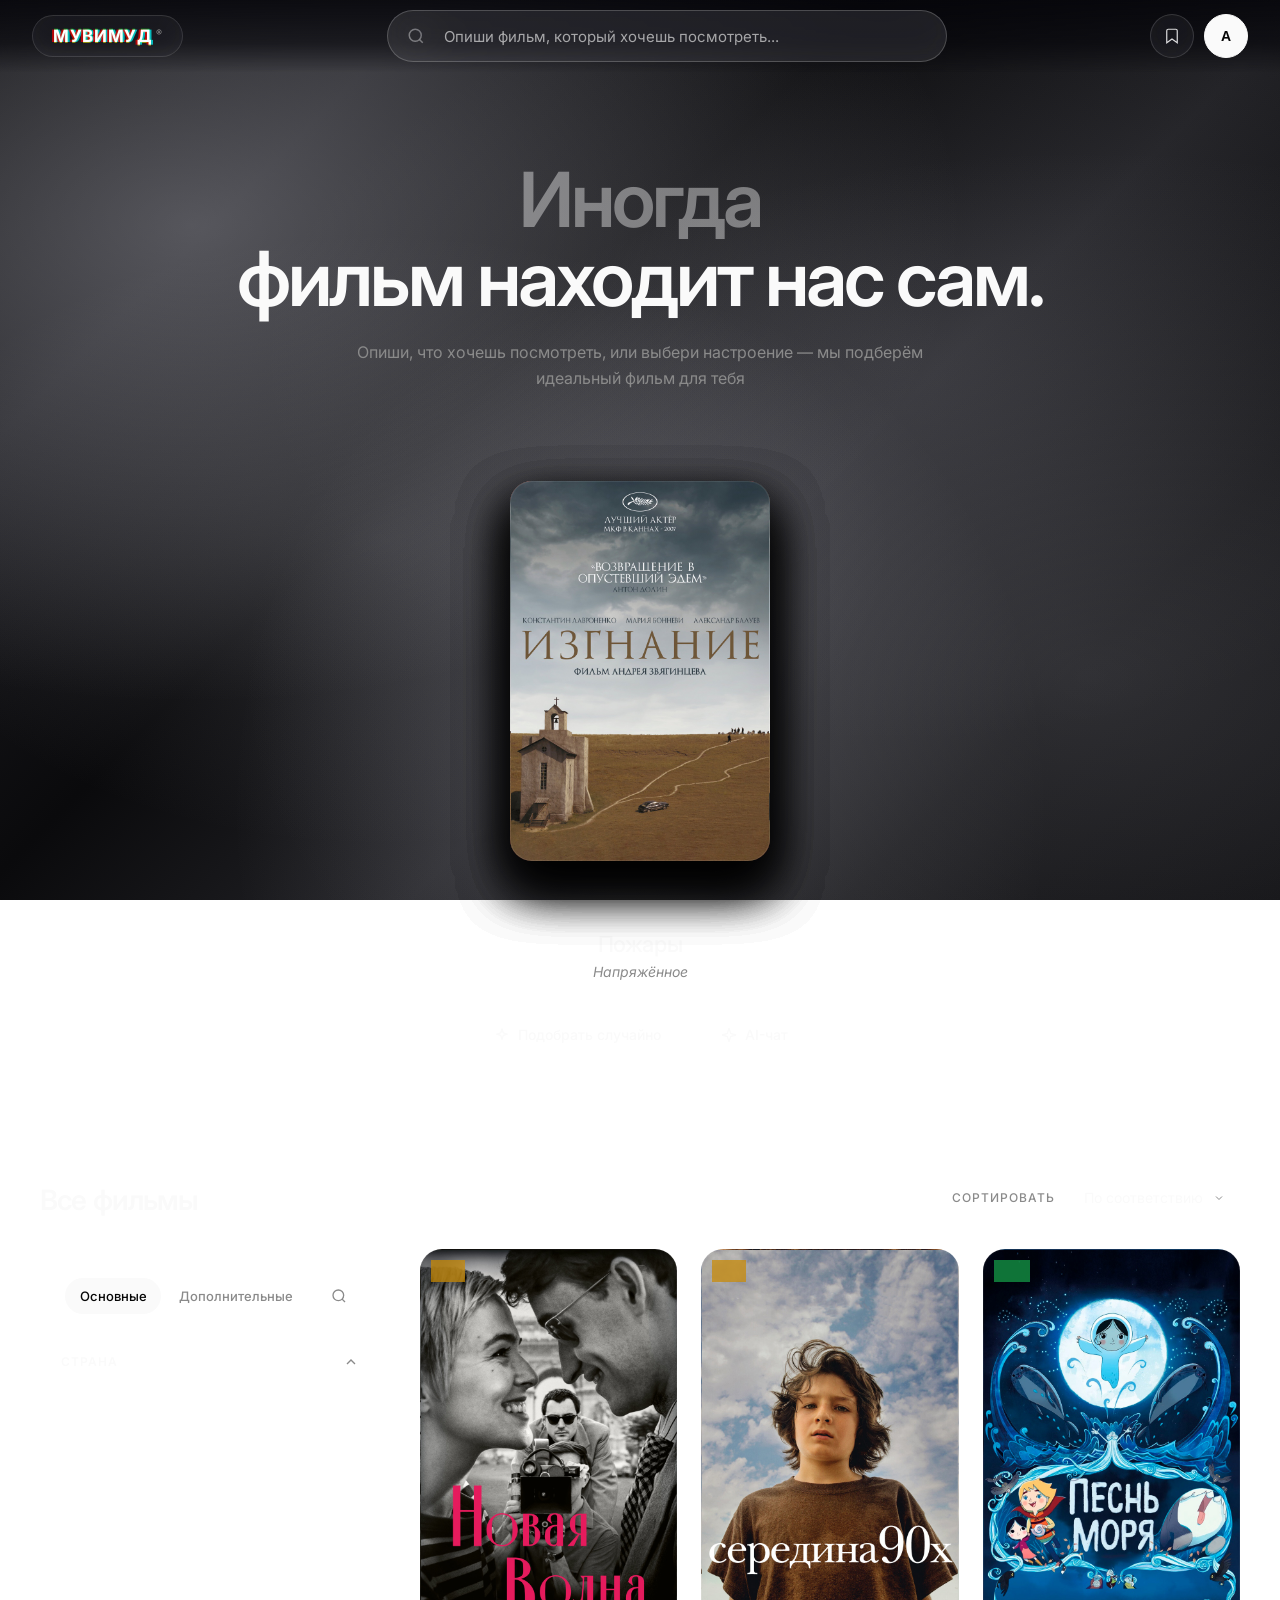
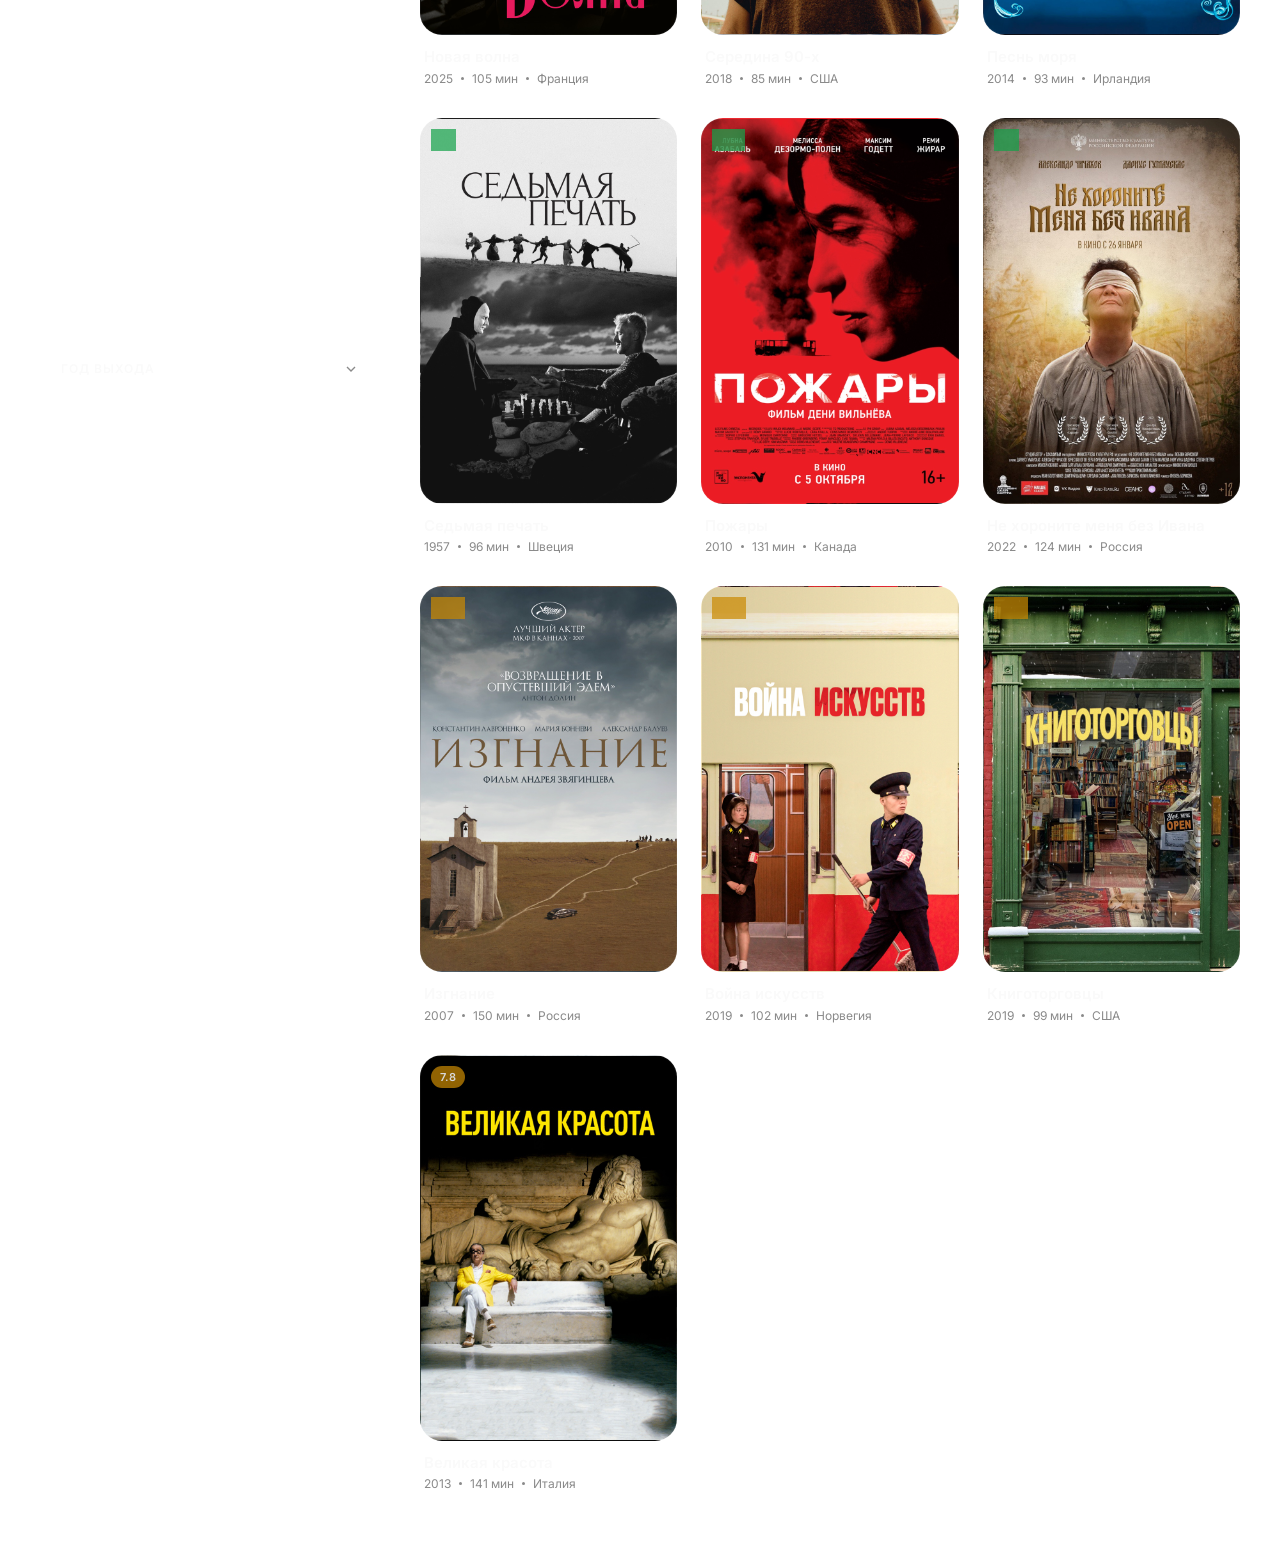
==== Index.html @ 97342f16 "Add files via upload" ====
<!DOCTYPE html>
<html lang="ru">
<head>
<meta charset="UTF-8">
<meta name="viewport" content="width=device-width, initial-scale=1.0">
<title>МувиМуд — Кино на вечер</title>
<link href="https://fonts.googleapis.com/css2?family=Inter:wght@400;500;600;700&display=swap" rel="stylesheet">
<style>
  :root {
    --bg: #08080a;
    --surface: #FAFAFA;
    --surface-dark: #0E0E0F;
    --text-main: #FAFAFA;
    --text-dark: #050505;
    --text-muted: #8A8A8A;
    --border-color: rgba(255,255,255,0.08);
    --border-light: rgba(255,255,255,0.16);
    --accent: #D4A017;
    --purple: #A855F7;
    --radius-sm: 14px;
    --radius-md: 22px;
    --radius-lg: 30px;
    --radius-pill: 100px;
    --font: 'Inter', -apple-system, BlinkMacSystemFont, sans-serif;
  }

  * { margin: 0; padding: 0; box-sizing: border-box; }

  body {
    background: 
      radial-gradient(ellipse at 15% 25%, rgba(200,200,210,0.35) 0%, transparent 50%),
      radial-gradient(ellipse at 85% 75%, rgba(160,160,170,0.25) 0%, transparent 55%),
      radial-gradient(ellipse at 50% 90%, rgba(220,220,230,0.20) 0%, transparent 45%),
      radial-gradient(ellipse at 30% 60%, rgba(180,180,190,0.18) 0%, transparent 40%),
      radial-gradient(ellipse at 70% 40%, rgba(140,140,150,0.15) 0%, transparent 50%),
      linear-gradient(135deg, #050507 0%, #1a1a1e 20%, #0a0a0c 40%, #222226 60%, #0a0a0c 80%, #050507 100%);
    background-attachment: fixed;
    color: var(--text-main);
    font-family: var(--font);
    min-height: 100vh;
    display: flex;
    flex-direction: column;
    overflow-x: hidden;
    -webkit-font-smoothing: antialiased;
  }

  .header {
    position: fixed; top: 0; left: 0; right: 0; height: 72px;
    display: flex; align-items: center; justify-content: space-between;
    padding: 0 32px; z-index: 100;
    background: linear-gradient(to bottom, rgba(5,5,10,0.85) 0%, rgba(5,5,10,0.6) 60%, transparent 100%);
    backdrop-filter: blur(8px);
  }
  .logo-plate {
    display: inline-flex; align-items: center; padding: 10px 20px;
    background: rgba(255,255,255,0.06); border: 1px solid rgba(255,255,255,0.12);
    border-radius: var(--radius-pill);
    backdrop-filter: blur(16px) saturate(140%);
    text-decoration: none; flex-shrink: 0; transition: all 0.3s ease;
  }
  .logo-plate:hover { background: rgba(255,255,255,0.10); transform: scale(1.03); }
  .logo-plate:active { transform: scale(0.97); }
  .logo {
    font-size: 17px; font-weight: 700; color: #fff;
    letter-spacing: 0.04em; text-transform: uppercase;
    display: inline-flex; align-items: flex-start; gap: 3px; white-space: nowrap;
    text-shadow: -2px 0 rgba(255,0,0,0.7), 2px 0 rgba(0,255,255,0.7), 0 -1px rgba(0,255,0,0.5), 0 1px rgba(255,255,0,0.5);
  }
  .logo sup { font-size: 9px; font-weight: 500; color: var(--text-muted); line-height: 1; margin-top: 2px; text-shadow: none; }

  .search-container { position: relative; flex: 1; max-width: 560px; margin: 0 32px; }
  .search-input {
    width: 100%; height: 52px;
    background: rgba(255,255,255,0.10); border: 1px solid rgba(255,255,255,0.20);
    border-radius: var(--radius-pill); padding: 0 24px 0 56px;
    color: var(--text-main); font-size: 15px; font-weight: 400; font-family: var(--font);
    outline: none; backdrop-filter: blur(20px) saturate(140%);
    transition: all 0.3s cubic-bezier(0.16,1,0.3,1);
  }
  .search-input::placeholder { color: rgba(255,255,255,0.6); }
  .search-input:focus { background: rgba(255,255,255,0.14); border-color: rgba(255,255,255,0.35); box-shadow: 0 0 0 4px rgba(255,255,255,0.06); }
  .search-icon {
    position: absolute; left: 20px; top: 50%; transform: translateY(-50%);
    width: 18px; height: 18px; fill: none; stroke: rgba(255,255,255,0.7); stroke-width: 2; pointer-events: none;
  }

  .header-actions { display: flex; align-items: center; gap: 10px; flex-shrink: 0; }
  .glass-plate {
    width: 44px; height: 44px;
    background: rgba(255,255,255,0.06); border: 1px solid rgba(255,255,255,0.14);
    border-radius: 50%; backdrop-filter: blur(16px) saturate(140%);
    color: rgba(255,255,255,0.85); display: flex; align-items: center; justify-content: center;
    cursor: pointer; transition: all 0.25s ease;
  }
  .glass-plate:hover { color: var(--text-main); background: rgba(255,255,255,0.14); border-color: rgba(255,255,255,0.28); }
  .glass-plate svg { width: 18px; height: 18px; fill: none; stroke: currentColor; stroke-width: 1.6; }
  .glass-plate--avatar { background: var(--surface); border-color: var(--surface); color: var(--text-dark); font-size: 14px; font-weight: 700; }
  .glass-plate--avatar:hover { background: #fff; border-color: #fff; transform: scale(1.05); }

  .hero-section { padding: 160px 40px 40px; text-align: center; max-width: 900px; margin: 0 auto; }
  .hero-title { font-size: clamp(40px, 6vw, 76px); font-weight: 600; letter-spacing: -0.04em; line-height: 1.04; margin-bottom: 22px; }
  .hero-title .line-1 { display: block; color: rgba(255,255,255,0.4); }
  .hero-title .line-2 { display: block; color: var(--text-main); }
  .hero-subtitle { font-size: 16px; color: var(--text-muted); font-weight: 400; line-height: 1.6; max-width: 640px; margin: 0 auto; }

  .main-content { flex: 1; display: flex; flex-direction: column; justify-content: center; align-items: center; padding: 20px 20px 60px; }

  .carousel-container { display: flex; flex-direction: column; align-items: center; width: 100%; max-width: 1200px; position: relative; }
  .carousel-stage { position: relative; width: 100%; height: 440px; display: flex; justify-content: center; align-items: center; }
  .movie-card {
    position: absolute; width: 260px; height: 380px;
    border-radius: var(--radius-md); background-color: var(--surface-dark);
    background-size: cover; background-position: center;
    transition: all 0.7s cubic-bezier(0.16, 1, 0.3, 1);
    cursor: pointer; border: 1px solid rgba(255,255,255,0.08);
    overflow: hidden; box-shadow: 0 24px 50px rgba(0,0,0,0.6);
  }
  .movie-card.pos-0 { transform: translateX(0) scale(1.1); z-index: 10; opacity: 1; filter: brightness(1); }
  .movie-card.pos--1 { transform: translateX(-180px) scale(0.85) rotate(-5deg); z-index: 5; opacity: 0.5; filter: brightness(0.4); }
  .movie-card.pos-1 { transform: translateX(180px) scale(0.85) rotate(5deg); z-index: 5; opacity: 0.5; filter: brightness(0.4); }
  .movie-card.pos--2 { transform: translateX(-320px) scale(0.65) rotate(-10deg); z-index: 2; opacity: 0.2; filter: brightness(0.2); }
  .movie-card.pos-2 { transform: translateX(320px) scale(0.65) rotate(10deg); z-index: 2; opacity: 0.2; filter: brightness(0.2); }
  .movie-card.pos-3, .movie-card.pos--3 { transform: translateX(0) scale(0.4); z-index: 1; opacity: 0; }

  .rating-badge {
    position: absolute; top: 12px; left: 12px;
    font-weight: 600; font-size: 12px; padding: 4px 10px;
    border-radius: var(--radius-pill); display: none;
    z-index: 20; backdrop-filter: blur(10px); align-items: center; opacity: 0.85;
  }
  .movie-card.pos-0 .rating-badge { display: inline-flex; }
  .rating-badge.high { background: rgba(22,163,74,0.85); color: #fff; }
  .rating-badge.medium { background: rgba(202,138,4,0.85); color: #fff; }
  .rating-badge.low { background: rgba(239,68,68,0.85); color: #fff; }

  .card-actions { position: absolute; top: 12px; right: 12px; display: none; gap: 8px; z-index: 20; }
  .movie-card.pos-0 .card-actions { display: flex; }
  .card-action-btn {
    width: 34px; height: 34px; border-radius: 50%;
    background: rgba(12,12,14,0.5); display: flex; justify-content: center; align-items: center;
    color: rgba(255,255,255,0.7); backdrop-filter: blur(10px);
    border: 1px solid rgba(255,255,255,0.14); cursor: pointer; transition: all 0.2s ease;
  }
  .card-action-btn:hover { color: #fff; background: rgba(255,255,255,0.18); border-color: rgba(255,255,255,0.35); }
  .card-action-btn.saved { color: #fff; background: rgba(255,255,255,0.22); border-color: rgba(255,255,255,0.4); }
  .card-action-btn svg { width: 14px; height: 14px; fill: none; stroke: currentColor; stroke-width: 1.6; }

  .expanded-poster, .expanded-content { display: none; }
  .movie-card.expanded {
    width: 100%; max-width: 900px; height: 460px;
    transform: translateX(0) scale(1) !important; opacity: 1 !important; filter: brightness(1) !important;
    z-index: 50; cursor: default; display: flex; flex-direction: row;
    background: rgba(14,14,16,0.95) !important; border: 1px solid var(--border-light);
    border-radius: var(--radius-lg); overflow: hidden; backdrop-filter: blur(24px);
  }
  .carousel-stage.has-expanded .movie-card:not(.expanded) { opacity: 0; pointer-events: none; }
  .movie-card.expanded .expanded-poster { display: block; width: 42%; height: 100%; background-size: cover; background-position: center; border-right: 1px solid var(--border-color); }
  .movie-card.expanded .expanded-content { display: flex; width: 58%; padding: 40px 44px; flex-direction: column; justify-content: center; position: relative; background: transparent; }
  .expanded-close {
    position: absolute; top: 20px; right: 20px; width: 36px; height: 36px;
    border-radius: 50%; background: rgba(255,255,255,0.07); border: 1px solid var(--border-color);
    color: var(--text-main); font-size: 18px; cursor: pointer; display: flex;
    justify-content: center; align-items: center; transition: all 0.2s; z-index: 10;
  }
  .expanded-close:hover { background: rgba(255,255,255,0.14); }
  .expanded-title { font-size: 30px; font-weight: 600; margin-bottom: 10px; color: var(--text-main); letter-spacing: -0.03em; line-height: 1.1; }
  .expanded-vibe { font-size: 13px; color: var(--text-muted); margin-bottom: 26px; font-weight: 500; font-style: italic; }
  .ai-recommendation { background: rgba(168,85,247,0.08); border: 1px solid rgba(168,85,247,0.2); border-radius: var(--radius-sm); padding: 20px; }
  .ai-label { display: flex; align-items: center; gap: 8px; font-size: 11px; font-weight: 600; color: #C084FC; text-transform: uppercase; margin-bottom: 12px; letter-spacing: 0.1em; }
  .ai-label svg { width: 13px; height: 13px; fill: none; stroke: currentColor; stroke-width: 2.5; }
  .expanded-desc { font-size: 14px; line-height: 1.6; color: rgba(255,255,255,0.85); font-weight: 400; }

  .movie-info { text-align: center; margin-top: 40px; transition: opacity 0.3s; }
  .carousel-container.has-expanded .movie-info, .carousel-container.has-expanded .bottom-controls { opacity: 0; pointer-events: none; }
  .movie-title { font-size: 22px; font-weight: 500; margin-bottom: 6px; color: var(--text-main); letter-spacing: -0.02em; }
  .movie-vibe { font-size: 14px; color: var(--text-muted); font-style: italic; }

  .bottom-controls { display: flex; align-items: center; gap: 12px; margin-top: 32px; transition: opacity 0.3s; flex-wrap: wrap; justify-content: center; }
  .arrow-btn {
    width: 44px; height: 44px; border-radius: 50%;
    background: rgba(255,255,255,0.05); border: 1px solid var(--border-color); color: var(--text-muted);
    cursor: pointer; display: flex; justify-content: center; align-items: center;
    transition: all 0.2s ease; backdrop-filter: blur(10px);
  }
  .arrow-btn:hover { color: var(--text-main); background: rgba(255,255,255,0.12); border-color: var(--border-light); }
  .action-btn-glass {
    background: rgba(255,255,255,0.06); backdrop-filter: blur(16px);
    border: 1px solid var(--border-light); color: var(--text-main);
    padding: 13px 24px; border-radius: var(--radius-pill);
    font-family: var(--font); font-size: 14px; font-weight: 500;
    cursor: pointer; display: flex; align-items: center; gap: 8px; transition: all 0.3s ease;
  }
  .action-btn-glass:hover { background: rgba(255,255,255,0.12); border-color: rgba(255,255,255,0.3); transform: translateY(-2px); }
  .ai-chat-btn {
    background: rgba(255,255,255,0.06); backdrop-filter: blur(16px);
    border: 1px solid var(--border-light); color: var(--text-main);
    padding: 13px 22px; border-radius: var(--radius-pill);
    font-family: var(--font); font-size: 14px; font-weight: 500;
    cursor: pointer; display: flex; align-items: center; gap: 8px; transition: all 0.3s ease;
  }
  .ai-chat-btn:hover { background: rgba(255,255,255,0.12); border-color: rgba(255,255,255,0.3); transform: translateY(-2px); }
  .ai-chat-btn svg { width: 16px; height: 16px; fill: none; stroke: currentColor; stroke-width: 2; }

  .overlay {
    position: fixed; inset: 0; background: rgba(0,0,0,0.75);
    display: flex; justify-content: center; align-items: center;
    z-index: 200; opacity: 0; pointer-events: none;
    transition: opacity 0.4s ease; backdrop-filter: blur(16px);
  }
  .overlay.active { opacity: 1; pointer-events: all; }
  .modal-window {
    background: rgba(16,16,18,0.8); border: 1px solid var(--border-light);
    border-radius: var(--radius-lg); width: 90%; max-width: 640px;
    padding: 32px; position: relative; max-height: 85vh; overflow-y: auto;
    backdrop-filter: blur(32px); box-shadow: 0 40px 90px rgba(0,0,0,0.7);
  }
  .modal-close {
    position: absolute; top: 18px; right: 18px; width: 36px; height: 36px;
    background: rgba(255,255,255,0.06); border: 1px solid var(--border-color);
    color: var(--text-main); border-radius: 50%; font-size: 18px; cursor: pointer;
    display: flex; align-items: center; justify-content: center; transition: all 0.2s; z-index: 10;
  }
  .modal-close:hover { background: rgba(255,255,255,0.14); }
  .modal-window h2 { font-size: 22px; font-weight: 600; margin-bottom: 26px; letter-spacing: -0.03em; }

  .chat-container { max-width: 480px; display: flex; flex-direction: column; height: 500px; position: relative; }
  .chat-messages { display: flex; flex-direction: column; gap: 14px; margin-bottom: 20px; max-height: 350px; overflow-y: auto; padding-right: 4px; }
  .message { padding: 14px 18px; border-radius: 18px; font-size: 14px; line-height: 1.5; max-width: 85%; font-weight: 400; }
  .message.ai { background: rgba(255,255,255,0.05); border: 1px solid var(--border-color); align-self: flex-start; border-bottom-left-radius: 4px; color: rgba(255,255,255,0.85); }
  .message.user { background: var(--surface); color: var(--text-dark); align-self: flex-end; border-bottom-right-radius: 4px; }
  .chat-input-row { display: flex; gap: 10px; margin-top: auto; }
  .chat-input-row input { flex: 1; background: rgba(255,255,255,0.05); border: 1px solid var(--border-color); border-radius: var(--radius-pill); padding: 13px 20px; color: var(--text-main); font-size: 14px; font-family: var(--font); outline: none; transition: border-color 0.2s; }
  .chat-input-row input:focus { border-color: var(--border-light); }
  .chat-input-row button { background: var(--surface); color: var(--text-dark); border: none; padding: 0 22px; border-radius: var(--radius-pill); font-size: 17px; font-weight: 500; cursor: pointer; transition: opacity 0.2s; }
  .chat-input-row button:hover { opacity: 0.9; }

  .eye-modal { max-width: 800px; width: 90%; padding: 0; overflow: hidden; display: flex; flex-direction: row; min-height: 420px; }
  .eye-modal-poster { width: 40%; background-size: cover; background-position: center; position: relative; background-color: var(--surface-dark); }
  .eye-modal-content { width: 60%; padding: 36px 32px; display: flex; flex-direction: column; position: relative; }
  .eye-modal-content .modal-close { top: 16px; right: 16px; }
  .eye-modal-title { font-size: 26px; font-weight: 600; letter-spacing: -0.03em; line-height: 1.1; margin-bottom: 18px; color: var(--text-main); }
  .eye-modal-badges { display: flex; flex-wrap: wrap; gap: 8px; margin-bottom: 20px; }
  .eye-badge { padding: 6px 13px; background: rgba(255,255,255,0.05); border: 1px solid var(--border-color); border-radius: var(--radius-pill); font-size: 12px; font-weight: 500; display: inline-flex; align-items: center; gap: 6px; }
  .eye-badge.rating.high { background: rgba(22,163,74,0.85); color: #fff; font-weight: 600; border-color: transparent; }
  .eye-badge.rating.medium { background: rgba(202,138,4,0.85); color: #fff; font-weight: 600; border-color: transparent; }
  .eye-badge.rating.low { background: rgba(239,68,68,0.85); color: #fff; font-weight: 600; border-color: transparent; }
  .eye-ai-block { background: rgba(168,85,247,0.08); border: 1px solid rgba(168,85,247,0.2); border-radius: var(--radius-sm); padding: 20px; margin-bottom: 24px; flex-grow: 1; }
  .eye-ai-title { display: flex; align-items: center; gap: 8px; font-size: 11px; font-weight: 600; color: #C084FC; text-transform: uppercase; letter-spacing: 0.1em; margin-bottom: 12px; }
  .eye-ai-title svg { width: 13px; height: 13px; fill: none; stroke: currentColor; stroke-width: 2.5; }
  .eye-ai-text { font-size: 14px; line-height: 1.6; color: rgba(255,255,255,0.85); font-weight: 400; }
  .eye-watch-btn { display: inline-flex; align-items: center; justify-content: center; gap: 10px; background: var(--surface); color: var(--text-dark); border: none; padding: 14px 28px; border-radius: var(--radius-pill); font-size: 14px; font-weight: 600; font-family: var(--font); cursor: pointer; transition: all 0.3s ease; width: 100%; }
  .eye-watch-btn:hover { transform: translateY(-2px); box-shadow: 0 12px 32px rgba(255,255,255,0.14); }
  .eye-watch-btn svg { width: 15px; height: 15px; fill: none; stroke: currentColor; stroke-width: 2; }

  .filter-group { margin-bottom: 24px; }
  .filter-label { font-size: 14px; font-weight: 500; color: var(--text-muted); margin-bottom: 14px; display: block; }
  .options-row { display: flex; gap: 10px; flex-wrap: wrap; }
  .option-chip { padding: 10px 18px; background: rgba(255,255,255,0.04); border: 1px solid var(--border-color); border-radius: var(--radius-pill); color: var(--text-muted); font-size: 14px; cursor: pointer; transition: all 0.2s ease; display: flex; align-items: center; gap: 6px; }
  .option-chip:hover { border-color: var(--border-light); color: var(--text-main); }
  .option-chip.active { background: var(--surface); color: var(--text-dark); border-color: var(--surface); font-weight: 500; }

  .submit-btn { width: 100%; background: var(--surface); color: var(--text-dark); border: none; padding: 14px 24px; border-radius: var(--radius-pill); font-size: 14px; font-weight: 600; font-family: var(--font); cursor: pointer; margin-top: 8px; transition: opacity 0.2s ease; }
  .submit-btn:hover { opacity: 0.9; }
  .reset-btn { width: 100%; background: transparent; color: var(--text-muted); border: 1px solid var(--border-color); padding: 12px 24px; border-radius: var(--radius-pill); font-size: 14px; font-weight: 500; font-family: var(--font); cursor: pointer; margin-top: 16px; transition: all 0.2s ease; }
  .reset-btn:hover { background: rgba(255,255,255,0.05); color: var(--text-main); border-color: var(--border-light); }

  /* ===== Аккордеон результатов случайного подбора ===== */
  .ai-results-layout { display: flex; gap: 16px; align-items: flex-start; }
  .ai-results-layout .results-list { flex: 1; display: flex; flex-direction: column; gap: 12px; }
  .refresh-side-btn {
    position: sticky; top: 0; flex-shrink: 0;
    width: 48px; height: 48px; border-radius: 50%;
    background: rgba(255,255,255,0.06); border: 1px solid var(--border-light);
    backdrop-filter: blur(16px); color: var(--text-main);
    cursor: pointer; display: flex; align-items: center; justify-content: center;
    transition: all 0.3s ease;
  }
  .refresh-side-btn:hover { background: rgba(255,255,255,0.12); border-color: rgba(255,255,255,0.3); transform: rotate(180deg); }
  .refresh-side-btn svg { width: 20px; height: 20px; fill: none; stroke: currentColor; stroke-width: 2; }

  .result-item { background: rgba(255,255,255,0.04); border: 1px solid var(--border-color); border-radius: var(--radius-sm); overflow: hidden; transition: border-color 0.2s; }
  .result-item:hover { border-color: var(--border-light); }
  .result-header { display: flex; justify-content: space-between; align-items: center; padding: 18px 20px; cursor: pointer; gap: 12px; }
  .result-title { font-size: 15px; font-weight: 500; color: var(--text-main); }
  .result-ai-btn { width: 32px; height: 32px; border-radius: 50%; background: transparent; border: 1px solid var(--border-color); display: flex; justify-content: center; align-items: center; cursor: pointer; color: var(--text-muted); transition: all 0.2s ease; flex-shrink: 0; }
  .result-ai-btn:hover { color: var(--text-main); background: rgba(255,255,255,0.1); border-color: rgba(255,255,255,0.3); }
  .result-ai-btn svg { width: 15px; height: 15px; fill: none; stroke: currentColor; stroke-width: 1.5; }
  .result-ai-desc { max-height: 0; overflow: hidden; transition: max-height 0.4s ease, padding 0.4s ease; padding: 0 20px; color: var(--text-muted); font-size: 14px; line-height: 1.6; font-weight: 400; }
  .result-ai-desc.open { max-height: 300px; padding: 16px 20px 20px 20px; border-top: 1px solid var(--border-color); }
  .ai-tag { display: inline-flex; align-items: center; gap: 6px; background: rgba(212,160,23,0.14); color: var(--accent); font-size: 11px; padding: 4px 10px; border-radius: 6px; margin-bottom: 10px; font-weight: 600; text-transform: uppercase; letter-spacing: 0.05em; }

  .catalog-section { padding: 60px 40px; border-top: 1px solid var(--border-color); max-width: 1400px; margin: 0 auto; width: 100%; }
  .catalog-header { margin-bottom: 32px; display: flex; justify-content: space-between; align-items: flex-end; flex-wrap: wrap; gap: 16px; }
  .catalog-title { font-size: 28px; font-weight: 600; letter-spacing: -0.03em; }
  .catalog-sort-row { display: flex; align-items: center; gap: 12px; }
  .sort-label { font-size: 12px; color: var(--text-muted); text-transform: uppercase; letter-spacing: 0.08em; font-weight: 500; }
  .sort-select { background: rgba(255,255,255,0.05); border: 1px solid var(--border-color); color: var(--text-main); padding: 10px 36px 10px 16px; border-radius: var(--radius-pill); font-size: 14px; font-family: var(--font); cursor: pointer; outline: none; appearance: none; -webkit-appearance: none; backdrop-filter: blur(10px);
    background-image: url("data:image/svg+xml,%3Csvg xmlns='http://www.w3.org/2000/svg' width='12' height='12' viewBox='0 0 24 24' fill='none' stroke='%23888' stroke-width='2'%3E%3Cpolyline points='6 9 12 15 18 9'%3E%3C/polyline%3E%3C/svg%3E");
    background-repeat: no-repeat; background-position: right 14px center; }
  .sort-select option { background: var(--surface-dark); color: var(--text-main); }

  .catalog-layout { display: grid; grid-template-columns: 340px 1fr; gap: 40px; }
  .catalog-grid { display: grid; grid-template-columns: repeat(auto-fill, minmax(200px, 1fr)); gap: 32px 24px; }
  .catalog-item { display: flex; flex-direction: column; gap: 12px; }
  .catalog-poster-wrap { position: relative; border-radius: var(--radius-md); overflow: hidden; cursor: pointer; transition: transform 0.4s cubic-bezier(0.16,1,0.3,1); aspect-ratio: 2/3; background-size: cover; background-position: center; background-color: var(--surface-dark); border: 1px solid rgba(255,255,255,0.05); }
  .catalog-poster-wrap:hover { transform: translateY(-6px); border-color: var(--border-light); }
  .catalog-poster-wrap:hover .catalog-poster-overlay { opacity: 1; }
  .catalog-poster-wrap:hover .catalog-eye-btn, .catalog-poster-wrap:hover .catalog-save-btn { opacity: 1; }
  .catalog-poster-overlay { position: absolute; inset: 0; background: linear-gradient(to top, rgba(0,0,0,0.92) 0%, rgba(0,0,0,0.4) 55%, transparent 100%); display: flex; flex-direction: column; justify-content: flex-end; padding: 16px; opacity: 0; transition: opacity 0.3s ease; }
  .catalog-poster-vibe { font-size: 12px; font-weight: 500; color: rgba(255,255,255,0.85); line-height: 1.4; font-style: italic; }
  .catalog-poster-rating { position: absolute; top: 10px; left: 10px; font-size: 11px; font-weight: 600; padding: 4px 9px; border-radius: var(--radius-pill); backdrop-filter: blur(10px); display: inline-flex; align-items: center; opacity: 0.85; }
  .catalog-poster-rating.high { background: rgba(22,163,74,0.85); color: #fff; }
  .catalog-poster-rating.medium { background: rgba(202,138,4,0.85); color: #fff; }
  .catalog-poster-rating.low { background: rgba(239,68,68,0.85); color: #fff; }

  .catalog-eye-btn, .catalog-save-btn { position: absolute; top: 10px; width: 30px; height: 30px; border-radius: 50%; background: rgba(12,12,14,0.5); border: 1px solid rgba(255,255,255,0.15); display: flex; justify-content: center; align-items: center; cursor: pointer; color: rgba(255,255,255,0.7); opacity: 0; transition: all 0.2s ease; z-index: 10; backdrop-filter: blur(10px); }
  .catalog-eye-btn { right: 10px; }
  .catalog-save-btn { right: 46px; }
  .catalog-eye-btn:hover { color: #fff; background: rgba(255,255,255,0.18); border-color: rgba(255,255,255,0.35); }
  .catalog-save-btn:hover, .catalog-save-btn.saved { color: #fff; background: rgba(255,255,255,0.22); border-color: rgba(255,255,255,0.4); }
  .catalog-eye-btn svg, .catalog-save-btn svg { width: 13px; height: 13px; fill: none; stroke: currentColor; stroke-width: 1.6; }

  .catalog-meta { display: flex; flex-direction: column; gap: 4px; padding: 0 4px; }
  .catalog-meta-title { font-size: 15px; font-weight: 600; color: var(--text-main); line-height: 1.3; }
  .catalog-meta-info { font-size: 12px; color: var(--text-muted); display: flex; align-items: center; gap: 8px; flex-wrap: wrap; }
  .catalog-meta-info .dot { width: 3px; height: 3px; border-radius: 50%; background: var(--text-muted); }

  .filters-panel { background: rgba(255,255,255,0.03); border: 1px solid var(--border-color); border-radius: var(--radius-md); padding: 24px 20px; position: sticky; top: 92px; height: fit-content; max-height: calc(100vh - 116px); overflow-y: auto; backdrop-filter: blur(20px); }
  .filters-panel::-webkit-scrollbar { width: 4px; }
  .filters-panel::-webkit-scrollbar-thumb { background: rgba(255,255,255,0.12); border-radius: 2px; }
  .filter-tabs-row { display: flex; align-items: center; gap: 8px; margin-bottom: 24px; }
  .filter-tabs { display: flex; gap: 4px; background: rgba(255,255,255,0.05); border-radius: var(--radius-pill); padding: 4px; flex: 1; }
  .filter-tab { flex: 1; padding: 10px 14px; background: transparent; border: none; color: var(--text-muted); font-size: 13px; font-weight: 500; font-family: var(--font); cursor: pointer; border-radius: var(--radius-pill); transition: all 0.2s; }
  .filter-tab.active { background: var(--surface); color: var(--text-dark); }
  .filter-search-btn { width: 40px; height: 40px; border-radius: 50%; background: rgba(255,255,255,0.06); border: 1px solid var(--border-color); color: var(--text-muted); display: flex; align-items: center; justify-content: center; cursor: pointer; transition: all 0.2s ease; flex-shrink: 0; }
  .filter-search-btn:hover { color: var(--text-main); background: rgba(255,255,255,0.12); border-color: var(--border-light); }
  .filter-search-btn svg { width: 16px; height: 16px; fill: none; stroke: currentColor; stroke-width: 2; }
  .filter-search-wrap { position: relative; margin-bottom: 16px; display: none; }
  .filter-search-wrap.active { display: block; }
  .filter-search-wrap svg { position: absolute; left: 14px; top: 50%; transform: translateY(-50%); width: 14px; height: 14px; fill: none; stroke: var(--text-muted); stroke-width: 2; pointer-events: none; }
  .filter-search-wrap input { width: 100%; height: 40px; background: rgba(255,255,255,0.04); border: 1px solid var(--border-color); border-radius: var(--radius-pill); padding: 0 16px 0 40px; color: var(--text-main); font-size: 13px; font-family: var(--font); outline: none; transition: all 0.2s; }
  .filter-search-wrap input:focus { border-color: var(--border-light); background: rgba(255,255,255,0.06); }
  .filter-search-wrap input::placeholder { color: var(--text-muted); }

  .filter-section { margin-bottom: 4px; }
  .filter-section-header { display: flex; justify-content: space-between; align-items: center; padding: 12px 0; cursor: pointer; user-select: none; }
  .filter-section-title { font-size: 12px; font-weight: 600; color: var(--text-main); text-transform: uppercase; letter-spacing: 0.08em; }
  .filter-section-arrow { width: 16px; height: 16px; fill: none; stroke: var(--text-muted); stroke-width: 2; transition: transform 0.3s ease; }
  .filter-section.open .filter-section-arrow { transform: rotate(180deg); }
  .filter-section-content { max-height: 0; overflow: hidden; transition: max-height 0.4s cubic-bezier(0.16,1,0.3,1); }
  .filter-section.open .filter-section-content { max-height: 1000px; }
  .checkbox-group { display: flex; flex-direction: column; gap: 6px; padding-bottom: 12px; }
  .checkbox-item { display: flex; align-items: center; gap: 10px; padding: 10px 12px; background: transparent; border: 1px solid transparent; border-radius: var(--radius-sm); cursor: pointer; transition: all 0.2s; font-size: 13px; color: rgba(255,255,255,0.75); }
  .checkbox-item:hover { background: rgba(255,255,255,0.04); color: var(--text-main); }
  .checkbox-item.active { background: rgba(212,160,23,0.08); border-color: rgba(212,160,23,0.22); color: var(--accent); }
  .checkbox-item input { display: none; }
  .checkbox-mark { width: 16px; height: 16px; border-radius: 4px; border: 1.5px solid rgba(255,255,255,0.22); display: flex; align-items: center; justify-content: center; flex-shrink: 0; transition: all 0.2s; }
  .checkbox-item.active .checkbox-mark { background: var(--accent); border-color: var(--accent); }
  .checkbox-mark svg { width: 10px; height: 10px; fill: none; stroke: #000; stroke-width: 2.5; opacity: 0; transition: opacity 0.2s; }
  .checkbox-item.active .checkbox-mark svg { opacity: 1; }
  .filter-divider { height: 1px; background: var(--border-color); margin: 16px 0; }
  .filter-toggle-item { display: flex; justify-content: space-between; align-items: center; padding: 10px 0; }
  .filter-toggle-label { font-size: 13px; color: rgba(255,255,255,0.8); }
  .filter-toggle { position: relative; width: 36px; height: 20px; background: rgba(255,255,255,0.1); border-radius: var(--radius-pill); cursor: pointer; transition: background 0.3s; flex-shrink: 0; }
  .filter-toggle.active { background: rgba(212,160,23,0.4); }
  .filter-toggle::after { content: ''; position: absolute; top: 3px; left: 3px; width: 14px; height: 14px; background: var(--surface); border-radius: 50%; transition: transform 0.3s cubic-bezier(0.16,1,0.3,1); }
  .filter-toggle.active::after { transform: translateX(16px); }
  .filter-content { display: none; }
  .filter-content.active { display: block; }
  .filters-apply-btn { width: 100%; background: var(--surface); color: var(--text-dark); border: none; padding: 13px 24px; border-radius: var(--radius-pill); font-size: 14px; font-weight: 600; font-family: var(--font); cursor: pointer; margin-top: 20px; transition: opacity 0.2s; }
  .filters-apply-btn:hover { opacity: 0.9; }
  .reset-filters-btn { width: 100%; background: transparent; color: var(--text-muted); border: none; padding: 11px 24px; font-size: 13px; font-weight: 400; font-family: var(--font); cursor: pointer; margin-top: 6px; transition: all 0.2s; }
  .reset-filters-btn:hover { color: var(--text-main); }

  .toggle-group { display: flex; flex-direction: column; gap: 16px; margin-bottom: 8px; }
  .toggle-label { font-size: 14px; color: rgba(255,255,255,0.8); }
  .duration-selector { display: flex; gap: 8px; flex-wrap: wrap; }
  .duration-chip { padding: 8px 14px; background: rgba(255,255,255,0.04); border: 1px solid var(--border-color); border-radius: 100px; color: var(--text-muted); font-size: 13px; cursor: pointer; transition: all 0.2s; }
  .duration-chip.active { background: var(--surface); color: var(--text-dark); border-color: var(--surface); font-weight: 500; }

  .loader { display: flex; justify-content: center; align-items: center; padding: 80px 20px; color: var(--text-muted); font-size: 14px; }
  .loader__spinner { width: 24px; height: 24px; border: 2px solid rgba(255,255,255,0.1); border-top-color: var(--text-main); border-radius: 50%; animation: spin 0.8s linear infinite; margin-right: 12px; }
  @keyframes spin { to { transform: rotate(360deg); } }

  @media (max-width: 900px) {
    .header { padding: 0 16px; height: 64px; }
    .search-container { margin: 0 16px; max-width: none; }
    .search-input { height: 46px; font-size: 14px; padding: 0 16px 0 44px; }
    .search-icon { left: 16px; width: 16px; height: 16px; }
    .glass-plate { width: 40px; height: 40px; }
    .hero-section { padding: 120px 20px 20px; }
    .catalog-layout { grid-template-columns: 1fr; }
    .filters-panel { position: static; max-height: none; order: -1; margin-bottom: 32px; }
    .eye-modal { flex-direction: column; }
    .eye-modal-poster { width: 100%; height: 200px; }
    .eye-modal-content { width: 100%; }
  }
</style>
</head>
<body>

  <header class="header">
    <a href="#" class="logo-plate" id="logoLink" onclick="scrollToTop(event)">
      <span class="logo">МувиМуд<sup>®</sup></span>
    </a>
    <div class="search-container">
      <svg class="search-icon" viewBox="0 0 24 24"><circle cx="11" cy="11" r="8"></circle><line x1="21" y1="21" x2="16.65" y2="16.65"></line></svg>
      <input type="text" class="search-input" placeholder="Опиши фильм, который хочешь посмотреть...">
    </div>
    <div class="header-actions">
      <button class="glass-plate" title="Сохранённые">
        <svg viewBox="0 0 24 24"><path d="M19 21l-7-5-7 5V5a2 2 0 0 1 2-2h10a2 2 0 0 1 2 2z"></path></svg>
      </button>
      <button class="glass-plate glass-plate--avatar" title="Личный кабинет">А</button>
    </div>
  </header>

  <section class="hero-section">
    <h1 class="hero-title">
      <span class="line-1">Иногда</span>
      <span class="line-2">фильм находит нас сам.</span>
    </h1>
    <p class="hero-subtitle">Опиши, что хочешь посмотреть, или выбери настроение — мы подберём идеальный фильм для тебя</p>
  </section>

  <div class="main-content">
    <div class="carousel-container" id="carouselContainer">
      <div class="carousel-stage" id="stage">
        <div class="loader"><div class="loader__spinner"></div>Загружаем фильмы...</div>
      </div>
      <div class="movie-info" id="movieInfo">
        <div class="movie-title" id="mainTitle"></div>
        <div class="movie-vibe" id="mainVibe"></div>
      </div>
      <div class="bottom-controls" id="bottomControls">
        <button class="arrow-btn" id="prevBtn">
          <svg width="18" height="18" viewBox="0 0 24 24" fill="none" stroke="currentColor" stroke-width="2" stroke-linecap="round" stroke-linejoin="round"><polyline points="15 18 9 12 15 6"></polyline></svg>
        </button>
        <button class="action-btn-glass" id="openRandomAiBtn">
          <svg width="16" height="16" viewBox="0 0 24 24" fill="none" stroke="currentColor" stroke-width="2" stroke-linecap="round" stroke-linejoin="round"><path d="M12 3l1.9 5.8L20 10.7l-6.1 1.9L12 18.5l-1.9-5.9L4 10.7l6.1-1.9L12 3z"></path></svg>
          Подобрать случайно
        </button>
        <button class="ai-chat-btn" id="openChatBtn" title="AI-чат">
          <svg viewBox="0 0 24 24" fill="none" stroke="currentColor" stroke-width="2" stroke-linecap="round" stroke-linejoin="round"><path d="M12 2L14.5 9.5L22 12L14.5 14.5L12 22L9.5 14.5L2 12L9.5 9.5L12 2Z"></path></svg>
          AI-чат
        </button>
        <button class="arrow-btn" id="nextBtn">
          <svg width="18" height="18" viewBox="0 0 24 24" fill="none" stroke="currentColor" stroke-width="2" stroke-linecap="round" stroke-linejoin="round"><polyline points="9 18 15 12 9 6"></polyline></svg>
        </button>
      </div>
    </div>
  </div>

  <div class="overlay" id="randomAiOverlay">
    <div class="modal-window">
      <button class="modal-close" id="closeRandomAi">×</button>
      <div id="aiFilters">
        <h2>Подбери под себя</h2>
        <div class="filter-group">
          <span class="filter-label">Какое сегодня настроение?</span>
          <div class="options-row">
            <div class="option-chip" data-mood="sad" onclick="toggleChip(this)">😢 Грустное</div>
            <div class="option-chip" data-mood="happy" onclick="toggleChip(this)">😄 Весёлое</div>
            <div class="option-chip" data-mood="mystic" onclick="toggleChip(this)">🔮 Мистичное</div>
            <div class="option-chip" data-mood="anxious" onclick="toggleChip(this)">😰 Тревожное</div>
            <div class="option-chip" data-mood="romantic" onclick="toggleChip(this)">💕 Романтичное</div>
            <div class="option-chip" data-mood="thoughtful" onclick="toggleChip(this)">🤔 Задумчивое</div>
          </div>
        </div>
        <div class="filter-group">
          <span class="filter-label">Формат</span>
          <div class="options-row">
            <div class="option-chip" data-format="Фильм" onclick="toggleChip(this)">🎬 Фильм</div>
            <div class="option-chip" data-format="Мультфильм" onclick="toggleChip(this)">🎨 Мультфильм</div>
            <div class="option-chip" data-format="Документальный" onclick="toggleChip(this)">📄 Документальный</div>
          </div>
        </div>
        <div class="filter-group">
          <span class="filter-label">По характеру</span>
          <div class="options-row">
            <div class="option-chip" data-char="popular" onclick="toggleChip(this)">🔥 Популярное</div>
            <div class="option-chip" data-char="new" onclick="toggleChip(this)">🆕 Новое</div>
            <div class="option-chip" data-char="classic" onclick="toggleChip(this)">📚 Классика</div>
          </div>
        </div>
        <div class="toggle-group">
          <div>
            <span class="toggle-label" style="margin-bottom: 8px; display: block;">Продолжительность</span>
            <div class="duration-selector">
              <div class="duration-chip active" data-dur="any" onclick="toggleDuration(this)">Любая</div>
              <div class="duration-chip" data-dur="short" onclick="toggleDuration(this)">&lt; 90 мин</div>
              <div class="duration-chip" data-dur="medium" onclick="toggleDuration(this)">90–120 мин</div>
              <div class="duration-chip" data-dur="long" onclick="toggleDuration(this)">&gt; 120 мин</div>
            </div>
          </div>
        </div>
        <button class="submit-btn" id="generateRandomBtn" style="margin-top: 24px;">Показать 3 фильма</button>
        <button class="reset-btn" onclick="resetFilters()">↺ Сбросить фильтры</button>
      </div>
      <div id="aiResults" style="display: none;">
        <h2>Вам может понравиться</h2>
        <div class="ai-results-layout">
          <div class="results-list" id="aiResultsList"></div>
          <button class="refresh-side-btn" id="refreshResultsBtn" title="Обновить подборку">
            <svg viewBox="0 0 24 24" fill="none" stroke="currentColor" stroke-width="2" stroke-linecap="round" stroke-linejoin="round"><polyline points="23 4 23 10 17 10"></polyline><path d="M20.49 15a9 9 0 1 1-2.12-9.36L23 10"></path></svg>
          </button>
        </div>
        <button class="submit-btn" style="margin-top: 24px; background: transparent; border: 1px solid var(--border-color); color: var(--text-main);" onclick="resetAiSearch()">Изменить параметры</button>
      </div>
    </div>
  </div>

  <div class="overlay" id="chatAiOverlay">
    <div class="modal-window chat-container">
      <button class="modal-close" id="closeChatAi">×</button>
      <h2 style="margin-bottom: 16px;">AI-чат с помощником</h2>
      <div class="chat-messages" id="chatMessages">
        <div class="message ai">Привет! Опиши, какой фильм хочешь посмотреть. Например: "хочу что-то тёплое на вечер" или "посоветуй медленное кино про семью".</div>
      </div>
      <div class="chat-input-row">
        <input type="text" id="chatInput" placeholder="Напишите сообщение...">
        <button id="sendChatBtn">→</button>
      </div>
    </div>
  </div>

  <div class="overlay" id="eyeOverlay">
    <div class="modal-window eye-modal">
      <button class="modal-close" id="eyeClose">×</button>
      <div class="eye-modal-poster" id="eyePoster"></div>
      <div class="eye-modal-content">
        <h3 class="eye-modal-title" id="eyeTitle"></h3>
        <div class="eye-modal-badges" id="eyeBadges"></div>
        <div class="eye-ai-block">
          <div class="eye-ai-title"><svg viewBox="0 0 24 24"><path d="M12 2L14.5 9.5L22 12L14.5 14.5L12 22L9.5 14.5L2 12L9.5 9.5L12 2Z"></path></svg>Почему стоит посмотреть</div>
          <p class="eye-ai-text" id="eyeText"></p>
        </div>
        <button class="eye-watch-btn" id="eyeWatchBtn"><svg viewBox="0 0 24 24"><polygon points="5 3 19 12 5 21 5 3"></polygon></svg>Смотреть</button>
      </div>
    </div>
  </div>

  <section class="catalog-section">
    <div class="catalog-header">
      <h2 class="catalog-title">Все фильмы</h2>
      <div class="catalog-sort-row">
        <span class="sort-label">Сортировать</span>
        <select class="sort-select" id="sortSelect">
          <option value="relevance">По соответствию</option>
          <option value="rating">По рейтингу</option>
          <option value="new">По новизне</option>
          <option value="popular">По популярности</option>
        </select>
      </div>
    </div>

    <div class="catalog-layout">
      <aside class="filters-panel">
        <div class="filter-tabs-row">
          <div class="filter-tabs">
            <button class="filter-tab active" onclick="switchFilterTab('main', this)">Основные</button>
            <button class="filter-tab" onclick="switchFilterTab('extra', this)">Дополнительные</button>
          </div>
          <button class="filter-search-btn" id="filterSearchToggle" title="Поиск по фильтрам">
            <svg viewBox="0 0 24 24"><circle cx="11" cy="11" r="8"></circle><line x1="21" y1="21" x2="16.65" y2="16.65"></line></svg>
          </button>
        </div>
        <div class="filter-search-wrap" id="filterSearchWrap">
          <svg viewBox="0 0 24 24"><circle cx="11" cy="11" r="8"></circle><line x1="21" y1="21" x2="16.65" y2="16.65"></line></svg>
          <input type="text" id="filterSearchInput" placeholder="Найти фильтр...">
        </div>

        <div id="filter-main" class="filter-content active">
          <div class="filter-section open">
            <div class="filter-section-header" onclick="toggleFilterSection(this)"><span class="filter-section-title">Страна</span><svg class="filter-section-arrow" viewBox="0 0 24 24"><polyline points="6 9 12 15 18 9"></polyline></svg></div>
            <div class="filter-section-content"><div class="checkbox-group" id="countryFilters"></div></div>
          </div>
          <div class="filter-divider"></div>
          <div class="filter-section">
            <div class="filter-section-header" onclick="toggleFilterSection(this)"><span class="filter-section-title">Год выхода</span><svg class="filter-section-arrow" viewBox="0 0 24 24"><polyline points="6 9 12 15 18 9"></polyline></svg></div>
            <div class="filter-section-content"><div class="checkbox-group" id="yearFilters">
              <label class="checkbox-item"><input type="checkbox" value="before2000"><span class="checkbox-mark"><svg viewBox="0 0 24 24"><polyline points="20 6 9 17 4 12"></polyline></svg></span>До 2000</label>
              <label class="checkbox-item"><input type="checkbox" value="2000to2010"><span class="checkbox-mark"><svg viewBox="0 0 24 24"><polyline points="20 6 9 17 4 12"></polyline></svg></span>2000–2010</label>
              <label class="checkbox-item"><input type="checkbox" value="2010to2020"><span class="checkbox-mark"><svg viewBox="0 0 24 24"><polyline points="20 6 9 17 4 12"></polyline></svg></span>2010–2020</label>
              <label class="checkbox-item"><input type="checkbox" value="after2020"><span class="checkbox-mark"><svg viewBox="0 0 24 24"><polyline points="20 6 9 17 4 12"></polyline></svg></span>После 2020</label>
            </div></div>
          </div>
          <div class="filter-divider"></div>
          <div class="filter-section">
            <div class="filter-section-header" onclick="toggleFilterSection(this)"><span class="filter-section-title">Продолжительность</span><svg class="filter-section-arrow" viewBox="0 0 24 24"><polyline points="6 9 12 15 18 9"></polyline></svg></div>
            <div class="filter-section-content"><div class="checkbox-group" id="runtimeFilters">
              <label class="checkbox-item"><input type="checkbox" value="short"><span class="checkbox-mark"><svg viewBox="0 0 24 24"><polyline points="20 6 9 17 4 12"></polyline></svg></span>До 90 минут</label>
              <label class="checkbox-item"><input type="checkbox" value="medium"><span class="checkbox-mark"><svg viewBox="0 0 24 24"><polyline points="20 6 9 17 4 12"></polyline></svg></span>90–120 минут</label>
              <label class="checkbox-item"><input type="checkbox" value="long"><span class="checkbox-mark"><svg viewBox="0 0 24 24"><polyline points="20 6 9 17 4 12"></polyline></svg></span>Больше 2 часов</label>
            </div></div>
          </div>
          <div class="filter-divider"></div>
          <div class="filter-section">
            <div class="filter-section-header" onclick="toggleFilterSection(this)"><span class="filter-section-title">Рейтинг</span><svg class="filter-section-arrow" viewBox="0 0 24 24"><polyline points="6 9 12 15 18 9"></polyline></svg></div>
            <div class="filter-section-content"><div class="checkbox-group" id="ratingFilters">
              <label class="checkbox-item"><input type="checkbox" value="high"><span class="checkbox-mark"><svg viewBox="0 0 24 24"><polyline points="20 6 9 17 4 12"></polyline></svg></span>8.0 и выше</label>
              <label class="checkbox-item"><input type="checkbox" value="medium"><span class="checkbox-mark"><svg viewBox="0 0 24 24"><polyline points="20 6 9 17 4 12"></polyline></svg></span>7.0–7.9</label>
              <label class="checkbox-item"><input type="checkbox" value="low"><span class="checkbox-mark"><svg viewBox="0 0 24 24"><polyline points="20 6 9 17 4 12"></polyline></svg></span>Ниже 7.0</label>
            </div></div>
          </div>
          <div class="filter-divider"></div>
          <div class="filter-section">
            <div class="filter-section-header" onclick="toggleFilterSection(this)"><span class="filter-section-title">Возраст</span><svg class="filter-section-arrow" viewBox="0 0 24 24"><polyline points="6 9 12 15 18 9"></polyline></svg></div>
            <div class="filter-section-content"><div class="checkbox-group" id="ageFilters">
              <label class="checkbox-item"><input type="checkbox" value="6+"><span class="checkbox-mark"><svg viewBox="0 0 24 24"><polyline points="20 6 9 17 4 12"></polyline></svg></span>6+</label>
              <label class="checkbox-item"><input type="checkbox" value="12+"><span class="checkbox-mark"><svg viewBox="0 0 24 24"><polyline points="20 6 9 17 4 12"></polyline></svg></span>12+</label>
              <label class="checkbox-item"><input type="checkbox" value="16+"><span class="checkbox-mark"><svg viewBox="0 0 24 24"><polyline points="20 6 9 17 4 12"></polyline></svg></span>16+</label>
              <label class="checkbox-item"><input type="checkbox" value="18+"><span class="checkbox-mark"><svg viewBox="0 0 24 24"><polyline points="20 6 9 17 4 12"></polyline></svg></span>18+</label>
            </div>
            <div class="filter-divider" style="margin: 12px 0;"></div>
            <div class="filter-toggle-item">
              <span class="filter-toggle-label">Можно с детьми</span>
              <div class="filter-toggle" onclick="toggleFilterSwitch(this)"></div>
            </div>
            </div>
          </div>
          <div class="filter-divider"></div>
          <div class="filter-section open">
            <div class="filter-section-header" onclick="toggleFilterSection(this)"><span class="filter-section-title">Дополнительно</span><svg class="filter-section-arrow" viewBox="0 0 24 24"><polyline points="6 9 12 15 18 9"></polyline></svg></div>
            <div class="filter-section-content"><div class="checkbox-group">
              <div class="filter-toggle-item"><span class="filter-toggle-label">С субтитрами</span><div class="filter-toggle" onclick="toggleFilterSwitch(this)"></div></div>
              <div class="filter-toggle-item"><span class="filter-toggle-label">На языке оригинала</span><div class="filter-toggle" onclick="toggleFilterSwitch(this)"></div></div>
              <div class="filter-toggle-item"><span class="filter-toggle-label">Скрыть просмотренное</span><div class="filter-toggle" onclick="toggleFilterSwitch(this)"></div></div>
            </div></div>
          </div>
          <button class="filters-apply-btn" onclick="applyFilters()">Применить фильтры</button>
          <button class="reset-filters-btn" onclick="resetAllFilters()">Сбросить все фильтры</button>
        </div>

        <div id="filter-extra" class="filter-content">
          <div class="filter-section open">
            <div class="filter-section-header" onclick="toggleFilterSection(this)"><span class="filter-section-title">Настроение</span><svg class="filter-section-arrow" viewBox="0 0 24 24"><polyline points="6 9 12 15 18 9"></polyline></svg></div>
            <div class="filter-section-content"><div class="checkbox-group" id="moodFilters">
              <label class="checkbox-item"><input type="checkbox" value="anxious"><span class="checkbox-mark"><svg viewBox="0 0 24 24"><polyline points="20 6 9 17 4 12"></polyline></svg></span>😰 Тревожное</label>
              <label class="checkbox-item"><input type="checkbox" value="happy"><span class="checkbox-mark"><svg viewBox="0 0 24 24"><polyline points="20 6 9 17 4 12"></polyline></svg></span>😄 Весёлое</label>
              <label class="checkbox-item"><input type="checkbox" value="romantic"><span class="checkbox-mark"><svg viewBox="0 0 24 24"><polyline points="20 6 9 17 4 12"></polyline></svg></span>💕 Романтичное</label>
              <label class="checkbox-item"><input type="checkbox" value="sad"><span class="checkbox-mark"><svg viewBox="0 0 24 24"><polyline points="20 6 9 17 4 12"></polyline></svg></span>😢 Грустное</label>
              <label class="checkbox-item"><input type="checkbox" value="thoughtful"><span class="checkbox-mark"><svg viewBox="0 0 24 24"><polyline points="20 6 9 17 4 12"></polyline></svg></span>🤔 Задумчивое</label>
              <label class="checkbox-item"><input type="checkbox" value="mystic"><span class="checkbox-mark"><svg viewBox="0 0 24 24"><polyline points="20 6 9 17 4 12"></polyline></svg></span>🔮 Мистичное</label>
            </div></div>
          </div>
          <div class="filter-divider"></div>
          <div class="filter-section">
            <div class="filter-section-header" onclick="toggleFilterSection(this)"><span class="filter-section-title">Эмоциональная нагрузка</span><svg class="filter-section-arrow" viewBox="0 0 24 24"><polyline points="6 9 12 15 18 9"></polyline></svg></div>
            <div class="filter-section-content"><div class="checkbox-group" id="loadFilters">
              <label class="checkbox-item"><input type="checkbox" value="easy"><span class="checkbox-mark"><svg viewBox="0 0 24 24"><polyline points="20 6 9 17 4 12"></polyline></svg></span>🍃 Лёгкий</label>
              <label class="checkbox-item"><input type="checkbox" value="moderate"><span class="checkbox-mark"><svg viewBox="0 0 24 24"><polyline points="20 6 9 17 4 12"></polyline></svg></span>⚖️ Умеренный</label>
              <label class="checkbox-item"><input type="checkbox" value="intense"><span class="checkbox-mark"><svg viewBox="0 0 24 24"><polyline points="20 6 9 17 4 12"></polyline></svg></span>🔥 Напряжённый</label>
              <label class="checkbox-item"><input type="checkbox" value="heavy"><span class="checkbox-mark"><svg viewBox="0 0 24 24"><polyline points="20 6 9 17 4 12"></polyline></svg></span>💔 Тяжёлый</label>
            </div></div>
          </div>
          <div class="filter-divider"></div>
          <div class="filter-section">
            <div class="filter-section-header" onclick="toggleFilterSection(this)"><span class="filter-section-title">Жанры</span><svg class="filter-section-arrow" viewBox="0 0 24 24"><polyline points="6 9 12 15 18 9"></polyline></svg></div>
            <div class="filter-section-content"><div class="checkbox-group" id="genreFilters"></div></div>
          </div>
          <div class="filter-divider"></div>
          <div class="filter-section">
            <div class="filter-section-header" onclick="toggleFilterSection(this)"><span class="filter-section-title">По компании</span><svg class="filter-section-arrow" viewBox="0 0 24 24"><polyline points="6 9 12 15 18 9"></polyline></svg></div>
            <div class="filter-section-content"><div class="checkbox-group" id="companyFilters">
              <label class="checkbox-item"><input type="checkbox" value="alone"><span class="checkbox-mark"><svg viewBox="0 0 24 24"><polyline points="20 6 9 17 4 12"></polyline></svg></span>🛋️ Одному под плед</label>
              <label class="checkbox-item"><input type="checkbox" value="date"><span class="checkbox-mark"><svg viewBox="0 0 24 24"><polyline points="20 6 9 17 4 12"></polyline></svg></span>💕 На свидание</label>
              <label class="checkbox-item"><input type="checkbox" value="friends"><span class="checkbox-mark"><svg viewBox="0 0 24 24"><polyline points="20 6 9 17 4 12"></polyline></svg></span>🎉 С друзьями</label>
              <label class="checkbox-item"><input type="checkbox" value="family"><span class="checkbox-mark"><svg viewBox="0 0 24 24"><polyline points="20 6 9 17 4 12"></polyline></svg></span>👨‍👩‍👧 Семейный</label>
            </div></div>
          </div>
          <div class="filter-divider"></div>
          <div class="filter-section">
            <div class="filter-section-header" onclick="toggleFilterSection(this)"><span class="filter-section-title">Сеттинг</span><svg class="filter-section-arrow" viewBox="0 0 24 24"><polyline points="6 9 12 15 18 9"></polyline></svg></div>
            <div class="filter-section-content"><div class="checkbox-group" id="settingFilters">
              <label class="checkbox-item"><input type="checkbox" value="90s"><span class="checkbox-mark"><svg viewBox="0 0 24 24"><polyline points="20 6 9 17 4 12"></polyline></svg></span>📼 90-е</label>
              <label class="checkbox-item"><input type="checkbox" value="house"><span class="checkbox-mark"><svg viewBox="0 0 24 24"><polyline points="20 6 9 17 4 12"></polyline></svg></span>🏚️ Дом и семья</label>
              <label class="checkbox-item"><input type="checkbox" value="war"><span class="checkbox-mark"><svg viewBox="0 0 24 24"><polyline points="20 6 9 17 4 12"></polyline></svg></span>⚔️ Война</label>
              <label class="checkbox-item"><input type="checkbox" value="journey"><span class="checkbox-mark"><svg viewBox="0 0 24 24"><polyline points="20 6 9 17 4 12"></polyline></svg></span>🧭 Дорога и путешествие</label>
              <label class="checkbox-item"><input type="checkbox" value="city"><span class="checkbox-mark"><svg viewBox="0 0 24 24"><polyline points="20 6 9 17 4 12"></polyline></svg></span>🌆 Город</label>
              <label class="checkbox-item"><input type="checkbox" value="art"><span class="checkbox-mark"><svg viewBox="0 0 24 24"><polyline points="20 6 9 17 4 12"></polyline></svg></span>🎭 Искусство и книги</label>
            </div></div>
          </div>
          <div class="filter-divider"></div>
          <div class="filter-section">
            <div class="filter-section-header" onclick="toggleFilterSection(this)"><span class="filter-section-title">Темп</span><svg class="filter-section-arrow" viewBox="0 0 24 24"><polyline points="6 9 12 15 18 9"></polyline></svg></div>
            <div class="filter-section-content"><div class="checkbox-group" id="tempoFilters">
              <label class="checkbox-item"><input type="checkbox" value="dynamic"><span class="checkbox-mark"><svg viewBox="0 0 24 24"><polyline points="20 6 9 17 4 12"></polyline></svg></span>💥 Динамичный</label>
              <label class="checkbox-item"><input type="checkbox" value="slow"><span class="checkbox-mark"><svg viewBox="0 0 24 24"><polyline points="20 6 9 17 4 12"></polyline></svg></span>🐌 Медленный</label>
            </div></div>
          </div>
          <div class="filter-divider"></div>
          <div class="filter-section">
            <div class="filter-section-header" onclick="toggleFilterSection(this)"><span class="filter-section-title">Тон и атмосфера</span><svg class="filter-section-arrow" viewBox="0 0 24 24"><polyline points="6 9 12 15 18 9"></polyline></svg></div>
            <div class="filter-section-content"><div class="checkbox-group" id="toneFilters">
              <label class="checkbox-item"><input type="checkbox" value="dark"><span class="checkbox-mark"><svg viewBox="0 0 24 24"><polyline points="20 6 9 17 4 12"></polyline></svg></span>🌑 Мрачное</label>
              <label class="checkbox-item"><input type="checkbox" value="light"><span class="checkbox-mark"><svg viewBox="0 0 24 24"><polyline points="20 6 9 17 4 12"></polyline></svg></span>☀️ Светлое</label>
              <label class="checkbox-item"><input type="checkbox" value="inspiring"><span class="checkbox-mark"><svg viewBox="0 0 24 24"><polyline points="20 6 9 17 4 12"></polyline></svg></span>✨ Вдохновляющее</label>
              <label class="checkbox-item"><input type="checkbox" value="ironic"><span class="checkbox-mark"><svg viewBox="0 0 24 24"><polyline points="20 6 9 17 4 12"></polyline></svg></span>😏 С иронией</label>
            </div></div>
          </div>
          <div class="filter-divider"></div>
          <div class="filter-section">
            <div class="filter-section-header" onclick="toggleFilterSection(this)"><span class="filter-section-title">Визуальный стиль</span><svg class="filter-section-arrow" viewBox="0 0 24 24"><polyline points="6 9 12 15 18 9"></polyline></svg></div>
            <div class="filter-section-content"><div class="checkbox-group" id="visualFilters">
              <label class="checkbox-item"><input type="checkbox" value="bw"><span class="checkbox-mark"><svg viewBox="0 0 24 24"><polyline points="20 6 9 17 4 12"></polyline></svg></span>⚫ Чёрно-белый</label>
              <label class="checkbox-item"><input type="checkbox" value="color"><span class="checkbox-mark"><svg viewBox="0 0 24 24"><polyline points="20 6 9 17 4 12"></polyline></svg></span>🎨 Цветной</label>
              <label class="checkbox-item"><input type="checkbox" value="square"><span class="checkbox-mark"><svg viewBox="0 0 24 24"><polyline points="20 6 9 17 4 12"></polyline></svg></span>📺 Почти квадратный кадр (4:3)</label>
              <label class="checkbox-item"><input type="checkbox" value="wide"><span class="checkbox-mark"><svg viewBox="0 0 24 24"><polyline points="20 6 9 17 4 12"></polyline></svg></span>🎬 Широкий экран (2.35:1)</label>
              <label class="checkbox-item"><input type="checkbox" value="standard"><span class="checkbox-mark"><svg viewBox="0 0 24 24"><polyline points="20 6 9 17 4 12"></polyline></svg></span>📽️ Стандартный (1.85:1)</label>
            </div></div>
          </div>
          <button class="filters-apply-btn" onclick="applyFilters()">Применить фильтры</button>
          <button class="reset-filters-btn" onclick="resetAllFilters()">Сбросить все фильтры</button>
        </div>
      </aside>

      <div class="catalog-grid" id="catalogGrid"></div>
    </div>
  </section>

  <script>
    /* ============ НОРМАЛИЗАЦИЯ JSON (в файле ключи с пробелами: "title_ru ") ============ */
    function clean(obj) {
      if (Array.isArray(obj)) return obj.map(clean);
      if (obj && typeof obj === 'object') {
        const out = {};
        for (const k in obj) out[k.trim()] = clean(obj[k]);
        return out;
      }
      if (typeof obj === 'string') return obj.trim();
      return obj;
    }

    const GENRE_MAP = {
      'драма': 'drama', 'комедия': 'comedy', 'биографический': 'biography',
      'военный': 'war', 'исторический': 'historical', 'детектив': 'detective',
      'документальный': 'documentary', 'анимация': 'animation', 'фэнтези': 'fantasy',
      'приключения': 'adventure', 'семейный': 'family', 'искусство': 'art', 'культура': 'culture'
    };
    const GENRE_LABELS = {
      animation: '🎨 Анимация', biography: '👤 Биография', war: '⚔️ Военные',
      historical: '📜 Исторические', detective: '🕵️ Детективы', documentary: '📄 Документальные',
      drama: '🎬 Драмы', comedy: '😂 Комедии', fantasy: '🧙 Фэнтези',
      adventure: '🗺️ Приключения', family: '👨‍👩‍👧 Семейные', art: '🎭 Искусство', culture: '📚 Культура'
    };

    function getFormat(filmType) {
      const t = (filmType || '').toLowerCase();
      if (t.includes('анимаци')) return 'Мультфильм';
      if (t.includes('документ')) return 'Документальный';
      return 'Фильм';
    }
    function getAge(ageRatings) {
      const ru = ageRatings.find(a => a.country === 'Россия');
      return ru ? ru.rating : (ageRatings[0]?.rating || '18+');
    }
    function getRatingClass(rating) {
      const num = parseFloat(rating);
      if (num >= 8.0) return 'high';
      if (num >= 7.0) return 'medium';
      return 'low';
    }

    /* Эвристики по mood/visual_style/themes для фильтров, которых нет в JSON напрямую */
    function computeKeys(m) {
      const mood = (m.content?.mood || '').toLowerCase();
      const visual = (m.content?.visual_style || '').toLowerCase();
      const themes = (m.content?.themes || []).join(' ').toLowerCase();
      const text = (m.content?.logline || '') + ' ' + (m.content?.synopsis || '') + ' ' + themes;
      const genres = (m.details?.genres || []).join(' ');

      const moods = [];
      if (/тревож|напряж|суров|скорб|бед|кризис/.test(mood)) moods.push('anxious');
      if (/весел|иронич|увлечён|лёгк|разговорн|ностальг/.test(mood)) moods.push('happy');
      if (/нежн|романт|чувственн|любов/.test(mood)) moods.push('romantic');
      if (/меланхол|скорб|грустн|утрат|одиночеств/.test(mood)) moods.push('sad');
      if (/созерцат|сосредоточенн|философ|задумч/.test(mood)) moods.push('thoughtful');
      if (/волшеб|мистич|сказочн|предани|фольклор/.test(mood + themes)) moods.push('mystic');

      let load = null;
      if (/скорб|суров|разрывающ|кризис|бед|меланхол/.test(mood)) load = 'heavy';
      else if (/напряж|тревож|сосредоточенн|сатирич|чувственн/.test(mood)) load = 'intense';
      else if (/ностальг|созерцат|любопытн|иронич/.test(mood)) load = 'moderate';
      else if (/тёпл|нежн|лёгк|волшеб|увлечён|разговорн/.test(mood)) load = 'easy';

      const tones = [];
      if (/суров|мрачн|скорб|тревож|напряж/.test(mood)) tones.push('dark');
      if (/тёпл|нежн|светл|волшеб|лёгк|иронич|увлечён|разговорн|ностальг/.test(mood)) tones.push('light');
      if (/вдохнов|свобод|дружб|доверие|амбиц|красот/.test(mood + themes)) tones.push('inspiring');
      if (/иронич|сатирич|юмор/.test(mood)) tones.push('ironic');

      let tempo = null;
      if (/созерцат|неспешн|медленн|длинны|паузы|сосредоточенн/.test(mood + visual)) tempo = 'slow';
      else if (/напряж|динамич|экшн|быстр/.test(mood)) tempo = 'dynamic';

      const settings = [];
      if (/90-х|девяност/.test(text)) settings.push('90s');
      if (/дом|семь|загородн|родител|брат|сестр|мать|отец/.test(text)) settings.push('house');
      if (/войн|чум|фронт|конфликт/.test(text)) settings.push('war');
      if (/дорог|экспедиц|путешеств|путь|уезжа/.test(text)) settings.push('journey');
      if (/париж|рим|нью-йорк|лос-анджелес|город|улиц/.test(text)) settings.push('city');
      if (/искусств|книг|кинематограф|съёмк|фильм о|художник|писател/.test(text)) settings.push('art');

      const companies = [];
      if (/созерцат|философ|одиночеств|сосредоточенн/.test(mood)) companies.push('alone');
      if (/романт|чувственн|нежн|любов/.test(mood + themes)) companies.push('date');
      if (/дружб|компани|скейт|сотрудничеств/.test(text)) companies.push('friends');
      if (/семейн|дет|родител|брат|сестр/.test(text + genres)) companies.push('family');

      const color = (m.details?.color || '').toLowerCase();
      const ar = (m.details?.aspect_ratio || '');
      const visualKeys = [];
      if (color.includes('чёрн')) visualKeys.push('bw');
      if (color.includes('цветн')) visualKeys.push('color');
      if (ar === '1.33:1' || ar === '1.37:1' || ar === '4:3') visualKeys.push('square');
      if (ar === '2.35:1' || ar === '2.39:1') visualKeys.push('wide');
      if (ar === '1.85:1') visualKeys.push('standard');

      return { moods, load, tones, tempo, settings, companies, visualKeys };
    }

    function transformMovie(raw) {
      const keys = computeKeys(raw);
      const mood = raw.content?.mood || '';
      return {
        id: raw.identification?.kinopoisk_id,
        title: raw.identification?.title_ru || '',
        titleOriginal: raw.identification?.title_original || '',
        year: raw.identification?.year,
        filmType: raw.identification?.film_type || '',
        format: getFormat(raw.identification?.film_type),
        countries: raw.details?.countries || [],
        genresRu: raw.details?.genres || [],
        genres: (raw.details?.genres || []).map(g => GENRE_MAP[g.toLowerCase()] || g.toLowerCase()),
        runtime: raw.details?.runtime_minutes || 0,
        age: getAge(raw.details?.age_ratings || []),
        color: raw.details?.color || '',
        aspectRatio: raw.details?.aspect_ratio || '',
        rating: String(raw.ratings?.kinopoisk?.value ?? 0),
        votes: raw.ratings?.kinopoisk?.votes ?? 0,
        logline: raw.content?.logline || '',
        synopsis: raw.content?.synopsis || '',
        mood,
        vibe: mood.split(/[,;]/)[0].trim(),
        visualStyle: raw.content?.visual_style || '',
        themes: raw.content?.themes || [],
        cast: (raw.cast || []).slice(0, 3).map(c => c.name_ru),
        directors: raw.creators?.directors || [],
        poster: raw.poster?.path || '',
        trailer: raw.links?.official_trailer?.url || '',
        kpUrl: raw.identification?.kinopoisk_url || '',
        ...keys
      };
    }

    /* ============ СОСТОЯНИЕ ============ */
    let movieData = [];
    let currentIndex = 4;
    const savedMovies = new Set();
    const stage = document.getElementById('stage');
    const carouselContainer = document.getElementById('carouselContainer');

    /* ============ ЗАГРУЗКА JSON ============ */
    async function loadMovies() {
      try {
        const res = await fetch('movies.json');
        if (!res.ok) throw new Error('Не удалось загрузить movies.json (' + res.status + ')');
        const data = clean(await res.json());
        movieData = (data.movies || []).map(transformMovie);
        currentIndex = Math.min(4, movieData.length - 1);
        initCarousel();
        renderCatalog(movieData);
        renderDynamicFilters();
        setupCheckboxHandlers();
      } catch (err) {
        console.error(err);
        stage.innerHTML = '<div class="loader">Ошибка загрузки movies.json. Запустите сайт через локальный сервер (Live Server / python -m http.server), а не открывайте файл напрямую.</div>';
        document.getElementById('catalogGrid').innerHTML = '<div class="loader" style="grid-column:1/-1;">Данные не загружены</div>';
      }
    }

    /* ============ КАРУСЕЛЬ ============ */
    function createCard(data, index) {
      const card = document.createElement('div');
      card.className = 'movie-card';
      card.dataset.index = index;
      card.style.backgroundImage = `url('${data.poster}')`;
      const isSaved = savedMovies.has(data.id);
      card.innerHTML = `
        <div class="rating-badge ${getRatingClass(data.rating)}">${data.rating}</div>
        <div class="card-actions">
          <button class="card-action-btn save-btn ${isSaved ? 'saved' : ''}" data-save="${data.id}" title="Сохранить"><svg viewBox="0 0 24 24"><path d="M19 21l-7-5-7 5V5a2 2 0 0 1 2-2h10a2 2 0 0 1 2 2z"></path></svg></button>
          <button class="card-action-btn" data-eye="${data.id}" title="Подробнее"><svg viewBox="0 0 24 24"><path d="M1 12s4-8 11-8 11 8 11 8-4 8-11 8-11-8-11-8z"></path><circle cx="12" cy="12" r="3"></circle></svg></button>
        </div>
        <div class="expanded-poster" style="background-image: url('${data.poster}')"></div>
        <div class="expanded-content">
          <button class="expanded-close" title="Закрыть">×</button>
          <h2 class="expanded-title">${data.title}</h2>
          <div class="expanded-vibe">${data.vibe}</div>
          <div class="ai-recommendation">
            <div class="ai-label"><svg viewBox="0 0 24 24"><path d="M12 2L14.5 9.5L22 12L14.5 14.5L12 22L9.5 14.5L2 12L9.5 9.5L12 2Z"></path></svg>Почему стоит посмотреть</div>
            <p class="expanded-desc">${data.logline}</p>
          </div>
        </div>`;
      card.addEventListener('click', (e) => {
        if (e.target.closest('[data-save]') || e.target.closest('[data-eye]') || e.target.closest('.expanded-close') || card.classList.contains('expanded')) return;
        const diff = parseInt(card.dataset.index) - currentIndex;
        if (diff !== 0) { currentIndex += diff; initCarousel(); }
        else {
          card.classList.add('expanded');
          carouselContainer.classList.add('has-expanded');
          stage.classList.add('has-expanded');
        }
      });
      card.querySelector('[data-save]').addEventListener('click', (e) => {
        e.stopPropagation();
        const id = parseInt(e.currentTarget.dataset.save);
        if (savedMovies.has(id)) savedMovies.delete(id); else savedMovies.add(id);
        syncSaveButtons();
      });
      card.querySelector('[data-eye]').addEventListener('click', (e) => {
        e.stopPropagation();
        showEyeModal(parseInt(e.currentTarget.dataset.eye));
      });
      card.querySelector('.expanded-close').addEventListener('click', (e) => {
        e.stopPropagation();
        card.classList.remove('expanded');
        carouselContainer.classList.remove('has-expanded');
        stage.classList.remove('has-expanded');
      });
      return card;
    }

    function syncSaveButtons() {
      document.querySelectorAll('[data-save]').forEach(btn => {
        btn.classList.toggle('saved', savedMovies.has(parseInt(btn.dataset.save)));
      });
      document.querySelectorAll('[data-save-idx]').forEach(btn => {
        btn.classList.toggle('saved', savedMovies.has(parseInt(btn.dataset.saveIdx)));
      });
    }

    function initCarousel() {
      stage.innerHTML = '';
      if (!movieData.length) return;
      for (let i = -2; i <= 2; i++) {
        const dataIndex = ((currentIndex + i) % movieData.length + movieData.length) % movieData.length;
        stage.appendChild(createCard(movieData[dataIndex], i));
      }
      const main = movieData[((currentIndex % movieData.length) + movieData.length) % movieData.length];
      document.getElementById('mainTitle').textContent = main.title;
      document.getElementById('mainVibe').textContent = main.vibe;
    }

    document.getElementById('prevBtn').addEventListener('click', () => { currentIndex--; initCarousel(); });
    document.getElementById('nextBtn').addEventListener('click', () => { currentIndex++; initCarousel(); });

    /* ============ МОДАЛКИ ============ */
    const randomAiOverlay = document.getElementById('randomAiOverlay');
    const chatAiOverlay = document.getElementById('chatAiOverlay');
    const eyeOverlay = document.getElementById('eyeOverlay');

    document.getElementById('openRandomAiBtn').addEventListener('click', () => randomAiOverlay.classList.add('active'));
    document.getElementById('closeRandomAi').addEventListener('click', () => { randomAiOverlay.classList.remove('active'); resetToFilters(); });
    randomAiOverlay.addEventListener('click', (e) => { if (e.target === randomAiOverlay) { randomAiOverlay.classList.remove('active'); resetToFilters(); } });

    document.getElementById('openChatBtn').addEventListener('click', () => { chatAiOverlay.classList.add('active'); document.getElementById('chatInput').focus(); });
    document.getElementById('closeChatAi').addEventListener('click', () => chatAiOverlay.classList.remove('active'));
    chatAiOverlay.addEventListener('click', (e) => { if (e.target === chatAiOverlay) chatAiOverlay.classList.remove('active'); });

    document.getElementById('eyeClose').addEventListener('click', () => eyeOverlay.classList.remove('active'));
    eyeOverlay.addEventListener('click', (e) => { if (e.target === eyeOverlay) eyeOverlay.classList.remove('active'); });

    function findMovie(id) { return movieData.find(m => m.id === id); }

    function showEyeModal(id) {
      const movie = findMovie(id);
      if (!movie) return;
      document.getElementById('eyePoster').style.backgroundImage = `url('${movie.poster}')`;
      document.getElementById('eyeTitle').textContent = movie.title;
      document.getElementById('eyeText').textContent = movie.logline;
      document.getElementById('eyeWatchBtn').dataset.movieId = movie.id;
      document.getElementById('eyeBadges').innerHTML = `
        <span class="eye-badge rating ${getRatingClass(movie.rating)}">${movie.rating}</span>
        <span class="eye-badge">${movie.year}</span>
        <span class="eye-badge">${movie.runtime} мин</span>
        <span class="eye-badge">${movie.countries[0] || ''}</span>
        <span class="eye-badge">${movie.age}</span>
        <span class="eye-badge">${movie.format}</span>`;
      eyeOverlay.classList.add('active');
    }
    document.getElementById('eyeWatchBtn').addEventListener('click', () => {
      window.location.href = 'movie.html?id=' + document.getElementById('eyeWatchBtn').dataset.movieId;
    });

    /* ============ СЛУЧАЙНЫЙ ПОДБОР (аккордеон + sticky refresh справа) ============ */
    function toggleChip(chip) { chip.classList.toggle('active'); }
    function toggleDuration(chip) { document.querySelectorAll('.duration-chip').forEach(c => c.classList.remove('active')); chip.classList.add('active'); }
    function resetFilters() {
      document.querySelectorAll('#aiFilters .option-chip').forEach(c => c.classList.remove('active'));
      document.querySelectorAll('.duration-chip').forEach(c => c.classList.remove('active'));
      document.querySelector('.duration-chip[data-dur="any"]').classList.add('active');
    }
    function resetToFilters() { document.getElementById('aiFilters').style.display = 'block'; document.getElementById('aiResults').style.display = 'none'; }
    function resetAiSearch() { document.getElementById('aiFilters').style.display = 'block'; document.getElementById('aiResults').style.display = 'none'; }

    function pickRandomMovies() {
      const moods = [...document.querySelectorAll('#aiFilters .option-chip.active[data-mood]')].map(c => c.dataset.mood);
      const formats = [...document.querySelectorAll('#aiFilters .option-chip.active[data-format]')].map(c => c.dataset.format);
      const chars = [...document.querySelectorAll('#aiFilters .option-chip.active[data-char]')].map(c => c.dataset.char);
      const dur = document.querySelector('.duration-chip.active[data-dur]')?.dataset.dur || 'any';

      let pool = [...movieData];
      if (moods.length) pool = pool.filter(m => m.moods.some(x => moods.includes(x)));
      if (formats.length) pool = pool.filter(m => formats.includes(m.format));
      if (dur !== 'any') pool = pool.filter(m => dur === 'short' ? m.runtime < 90 : dur === 'medium' ? m.runtime >= 90 && m.runtime <= 120 : m.runtime > 120);
      if (chars.includes('popular')) pool.sort((a, b) => b.votes - a.votes);
      if (chars.includes('new')) pool.sort((a, b) => b.year - a.year);
      if (chars.includes('classic')) pool.sort((a, b) => a.year - b.year);

      if (!pool.length) pool = [...movieData];
      const shuffled = pool.sort(() => Math.random() - 0.5);
      return shuffled.slice(0, Math.min(3, shuffled.length));
    }

    function renderRandomResults() {
      const picks = pickRandomMovies();
      document.getElementById('aiResultsList').innerHTML = picks.map(m => `
        <div class="result-item">
          <div class="result-header" onclick="toggleAiDesc(this)">
            <div class="result-title">${m.title} <span style="color:var(--text-muted);font-weight:400;">· ${m.year}</span></div>
            <div class="result-ai-btn" onclick="event.stopPropagation(); toggleAiDesc(this.parentElement)"><svg viewBox="0 0 24 24"><path d="M1 12s4-8 11-8 11 8 11 8-4 8-11 8-11-8-11-8z"></path><circle cx="12" cy="12" r="3"></circle></svg></div>
          </div>
          <div class="result-ai-desc"><div class="ai-tag">✦ AI рекомендует</div><p>${m.logline}</p>
            <div style="margin-top:14px;"><button class="submit-btn" style="width:auto;padding:10px 20px;" onclick="window.location.href='movie.html?id=${m.id}'">Открыть фильм</button></div>
          </div>
        </div>`).join('');
    }

    document.getElementById('generateRandomBtn').addEventListener('click', () => {
      renderRandomResults();
      document.getElementById('aiFilters').style.display = 'none';
      document.getElementById('aiResults').style.display = 'block';
    });
    document.getElementById('refreshResultsBtn').addEventListener('click', () => {
      renderRandomResults();
      document.getElementById('aiResultsList').scrollTop = 0;
    });

    function toggleAiDesc(header) {
      const desc = header.nextElementSibling;
      const isOpen = desc.classList.contains('open');
      document.querySelectorAll('.result-ai-desc').forEach(d => d.classList.remove('open'));
      if (!isOpen) desc.classList.add('open');
    }

    /* ============ AI-ЧАТ (поиск по данным JSON) ============ */
    const chatInput = document.getElementById('chatInput');
    const chatMessages = document.getElementById('chatMessages');
    function addMessage(text, isUser) {
      const msg = document.createElement('div');
      msg.className = `message ${isUser ? 'user' : 'ai'}`;
      msg.textContent = text;
      chatMessages.appendChild(msg);
      chatMessages.scrollTop = chatMessages.scrollHeight;
    }
    document.getElementById('sendChatBtn').addEventListener('click', () => {
      const text = chatInput.value.trim();
      if (!text) return;
      addMessage(text, true);
      chatInput.value = '';
      setTimeout(() => {
        const q = text.toLowerCase();
        const scored = movieData.map(m => {
          let s = 0;
          const hay = (m.title + ' ' + m.mood + ' ' + m.logline + ' ' + m.themes.join(' ') + ' ' + m.genresRu.join(' ')).toLowerCase();
          q.split(/\s+/).forEach(w => { if (w.length > 3 && hay.includes(w)) s++; });
          return { m, s };
        }).filter(x => x.s > 0).sort((a, b) => b.s - a.s);
        if (scored.length) {
          addMessage(`По запросу «${text}» советую «${scored[0].m.title}» (${scored[0].m.year}). ${scored[0].m.logline}`, false);
        } else {
          const rnd = movieData[Math.floor(Math.random() * movieData.length)];
          addMessage(`Не нашла точного совпадения, но по настроению могу предложить «${rnd.title}». ${rnd.logline}`, false);
        }
      }, 700);
    });
    chatInput.addEventListener('keypress', (e) => { if (e.key === 'Enter') document.getElementById('sendChatBtn').click(); });

    function scrollToTop(e) { e.preventDefault(); window.scrollTo({ top: 0, behavior: 'smooth' }); }

    /* ============ КАТАЛОГ ============ */
    let currentCatalog = [];
    function renderCatalog(movies) {
      currentCatalog = movies;
      const grid = document.getElementById('catalogGrid');
      grid.innerHTML = '';
      if (!movies.length) { grid.innerHTML = '<div style="grid-column:1/-1;text-align:center;padding:60px 20px;color:var(--text-muted);">Фильмы не найдены. Попробуйте изменить фильтры.</div>'; return; }
      movies.forEach((movie) => {
        const isSaved = savedMovies.has(movie.id);
        const item = document.createElement('div');
        item.className = 'catalog-item';
        item.innerHTML = `
          <div class="catalog-poster-wrap" style="background-image: url('${movie.poster}')" data-id="${movie.id}">
            <div class="catalog-poster-rating ${getRatingClass(movie.rating)}">${movie.rating}</div>
            <button class="catalog-save-btn ${isSaved ? 'saved' : ''}" data-save-idx="${movie.id}" title="Сохранить на потом"><svg viewBox="0 0 24 24"><path d="M19 21l-7-5-7 5V5a2 2 0 0 1 2-2h10a2 2 0 0 1 2 2z"></path></svg></button>
            <button class="catalog-eye-btn" data-eye-idx="${movie.id}" title="Почему стоит посмотреть"><svg viewBox="0 0 24 24"><path d="M1 12s4-8 11-8 11 8 11 8-4 8-11 8-11-8-11-8z"></path><circle cx="12" cy="12" r="3"></circle></svg></button>
            <div class="catalog-poster-overlay"><div class="catalog-poster-vibe">${movie.vibe}</div></div>
          </div>
          <div class="catalog-meta"><div class="catalog-meta-title">${movie.title}</div><div class="catalog-meta-info"><span>${movie.year}</span><span class="dot"></span><span>${movie.runtime} мин</span><span class="dot"></span><span>${movie.countries[0] || ''}</span></div></div>`;
        grid.appendChild(item);
      });
      grid.querySelectorAll('.catalog-save-btn').forEach(btn => {
        btn.addEventListener('click', (e) => {
          e.stopPropagation();
          const id = parseInt(btn.dataset.saveIdx);
          if (savedMovies.has(id)) savedMovies.delete(id); else savedMovies.add(id);
          syncSaveButtons();
        });
      });
      grid.querySelectorAll('.catalog-eye-btn').forEach(btn => {
        btn.addEventListener('click', (e) => { e.stopPropagation(); showEyeModal(parseInt(btn.dataset.eyeIdx)); });
      });
      grid.querySelectorAll('.catalog-poster-wrap').forEach(wrap => {
        wrap.addEventListener('click', () => { window.location.href = 'movie.html?id=' + wrap.dataset.id; });
      });
    }

    function renderDynamicFilters() {
      const countries = [...new Set(movieData.flatMap(m => m.countries))].sort();
      const cf = document.getElementById('countryFilters');
      cf.innerHTML = countries.map(c => `<label class="checkbox-item"><input type="checkbox" value="${c}"><span class="checkbox-mark"><svg viewBox="0 0 24 24"><polyline points="20 6 9 17 4 12"></polyline></svg></span>${c}</label>`).join('');

      const genres = [...new Set(movieData.flatMap(m => m.genres))];
      const gf = document.getElementById('genreFilters');
      gf.innerHTML = genres.map(g => `<label class="checkbox-item"><input type="checkbox" value="${g}"><span class="checkbox-mark"><svg viewBox="0 0 24 24"><polyline points="20 6 9 17 4 12"></polyline></svg></span>${GENRE_LABELS[g] || g}</label>`).join('');

      const ages = [...new Set(movieData.map(m => m.age))].sort();
      const af = document.getElementById('ageFilters');
      af.innerHTML = ages.map(a => `<label class="checkbox-item"><input type="checkbox" value="${a}"><span class="checkbox-mark"><svg viewBox="0 0 24 24"><polyline points="20 6 9 17 4 12"></polyline></svg></span>${a}</label>`).join('');
    }

    function setupCheckboxHandlers() {
      document.querySelectorAll('.checkbox-item').forEach(item => {
        item.addEventListener('click', function(e) {
          if (e.target.tagName === 'INPUT') return;
          e.preventDefault();
          this.classList.toggle('active');
          applyFilters();
        });
      });
    }

    function getActive(containerId) {
      return [...document.querySelectorAll('#' + containerId + ' .checkbox-item.active input')].map(cb => cb.value);
    }

    function applyFilters() {
      let filtered = [...movieData];
      const countries = getActive('countryFilters');
      if (countries.length) filtered = filtered.filter(m => m.countries.some(c => countries.includes(c)));
      const years = getActive('yearFilters');
      if (years.length) filtered = filtered.filter(m =>
        (years.includes('before2000') && m.year < 2000) ||
        (years.includes('2000to2010') && m.year >= 2000 && m.year <= 2010) ||
        (years.includes('2010to2020') && m.year > 2010 && m.year <= 2020) ||
        (years.includes('after2020') && m.year > 2020));
      const runtimes = getActive('runtimeFilters');
      if (runtimes.length) filtered = filtered.filter(m =>
        (runtimes.includes('short') && m.runtime < 90) ||
        (runtimes.includes('medium') && m.runtime >= 90 && m.runtime <= 120) ||
        (runtimes.includes('long') && m.runtime > 120));
      const ratings = getActive('ratingFilters');
      if (ratings.length) filtered = filtered.filter(m => {
        const r = parseFloat(m.rating);
        return (ratings.includes('high') && r >= 8) || (ratings.includes('medium') && r >= 7 && r < 8) || (ratings.includes('low') && r < 7);
      });
      const ages = getActive('ageFilters');
      if (ages.length) filtered = filtered.filter(m => ages.includes(m.age));
      const moods = getActive('moodFilters');
      if (moods.length) filtered = filtered.filter(m => m.moods.some(x => moods.includes(x)));
      const loads = getActive('loadFilters');
      if (loads.length) filtered = filtered.filter(m => loads.includes(m.load));
      const genres = getActive('genreFilters');
      if (genres.length) filtered = filtered.filter(m => m.genres.some(g => genres.includes(g)));
      const companies = getActive('companyFilters');
      if (companies.length) filtered = filtered.filter(m => m.companies.some(c => companies.includes(c)));
      const settings = getActive('settingFilters');
      if (settings.length) filtered = filtered.filter(m => m.settings.some(s => settings.includes(s)));
      const tempos = getActive('tempoFilters');
      if (tempos.length) filtered = filtered.filter(m => tempos.includes(m.tempo));
      const tones = getActive('toneFilters');
      if (tones.length) filtered = filtered.filter(m => m.tones.some(t => tones.includes(t)));
      const visual = getActive('visualFilters');
      if (visual.length) filtered = filtered.filter(m => m.visualKeys.some(v => visual.includes(v)));

      sortAndRender(filtered);
    }

    function sortAndRender(list) {
      const mode = document.getElementById('sortSelect').value;
      const sorted = [...list];
      if (mode === 'rating') sorted.sort((a, b) => parseFloat(b.rating) - parseFloat(a.rating));
      if (mode === 'new') sorted.sort((a, b) => b.year - a.year);
      if (mode === 'popular') sorted.sort((a, b) => b.votes - a.votes);
      renderCatalog(sorted);
    }
    document.getElementById('sortSelect').addEventListener('change', () => sortAndRender(currentCatalog));

    function resetAllFilters() {
      document.querySelectorAll('.checkbox-item').forEach(item => { item.classList.remove('active'); const i = item.querySelector('input'); if (i) i.checked = false; });
      document.querySelectorAll('.filter-toggle').forEach(t => t.classList.remove('active'));
      renderCatalog(movieData);
    }
    function switchFilterTab(tab, btn) {
      document.querySelectorAll('.filter-tab').forEach(t => t.classList.remove('active'));
      document.querySelectorAll('.filter-content').forEach(c => c.classList.remove('active'));
      btn.classList.add('active');
      document.getElementById('filter-' + tab).classList.add('active');
    }
    function toggleFilterSwitch(el) { el.classList.toggle('active'); }
    function toggleFilterSection(header) { header.parentElement.classList.toggle('open'); }

    document.getElementById('filterSearchToggle').addEventListener('click', () => {
      const wrap = document.getElementById('filterSearchWrap');
      wrap.classList.toggle('active');
      if (wrap.classList.contains('active')) document.getElementById('filterSearchInput').focus();
    });
    document.getElementById('filterSearchInput').addEventListener('input', (e) => {
      const query = e.target.value.toLowerCase().trim();
      document.querySelectorAll('.checkbox-item').forEach(item => {
        item.style.display = (query === '' || item.textContent.toLowerCase().includes(query)) ? 'flex' : 'none';
      });
      if (query !== '') document.querySelectorAll('.filter-section').forEach(s => s.classList.add('open'));
    });

    loadMovies();
  </script>
</body>
</html>
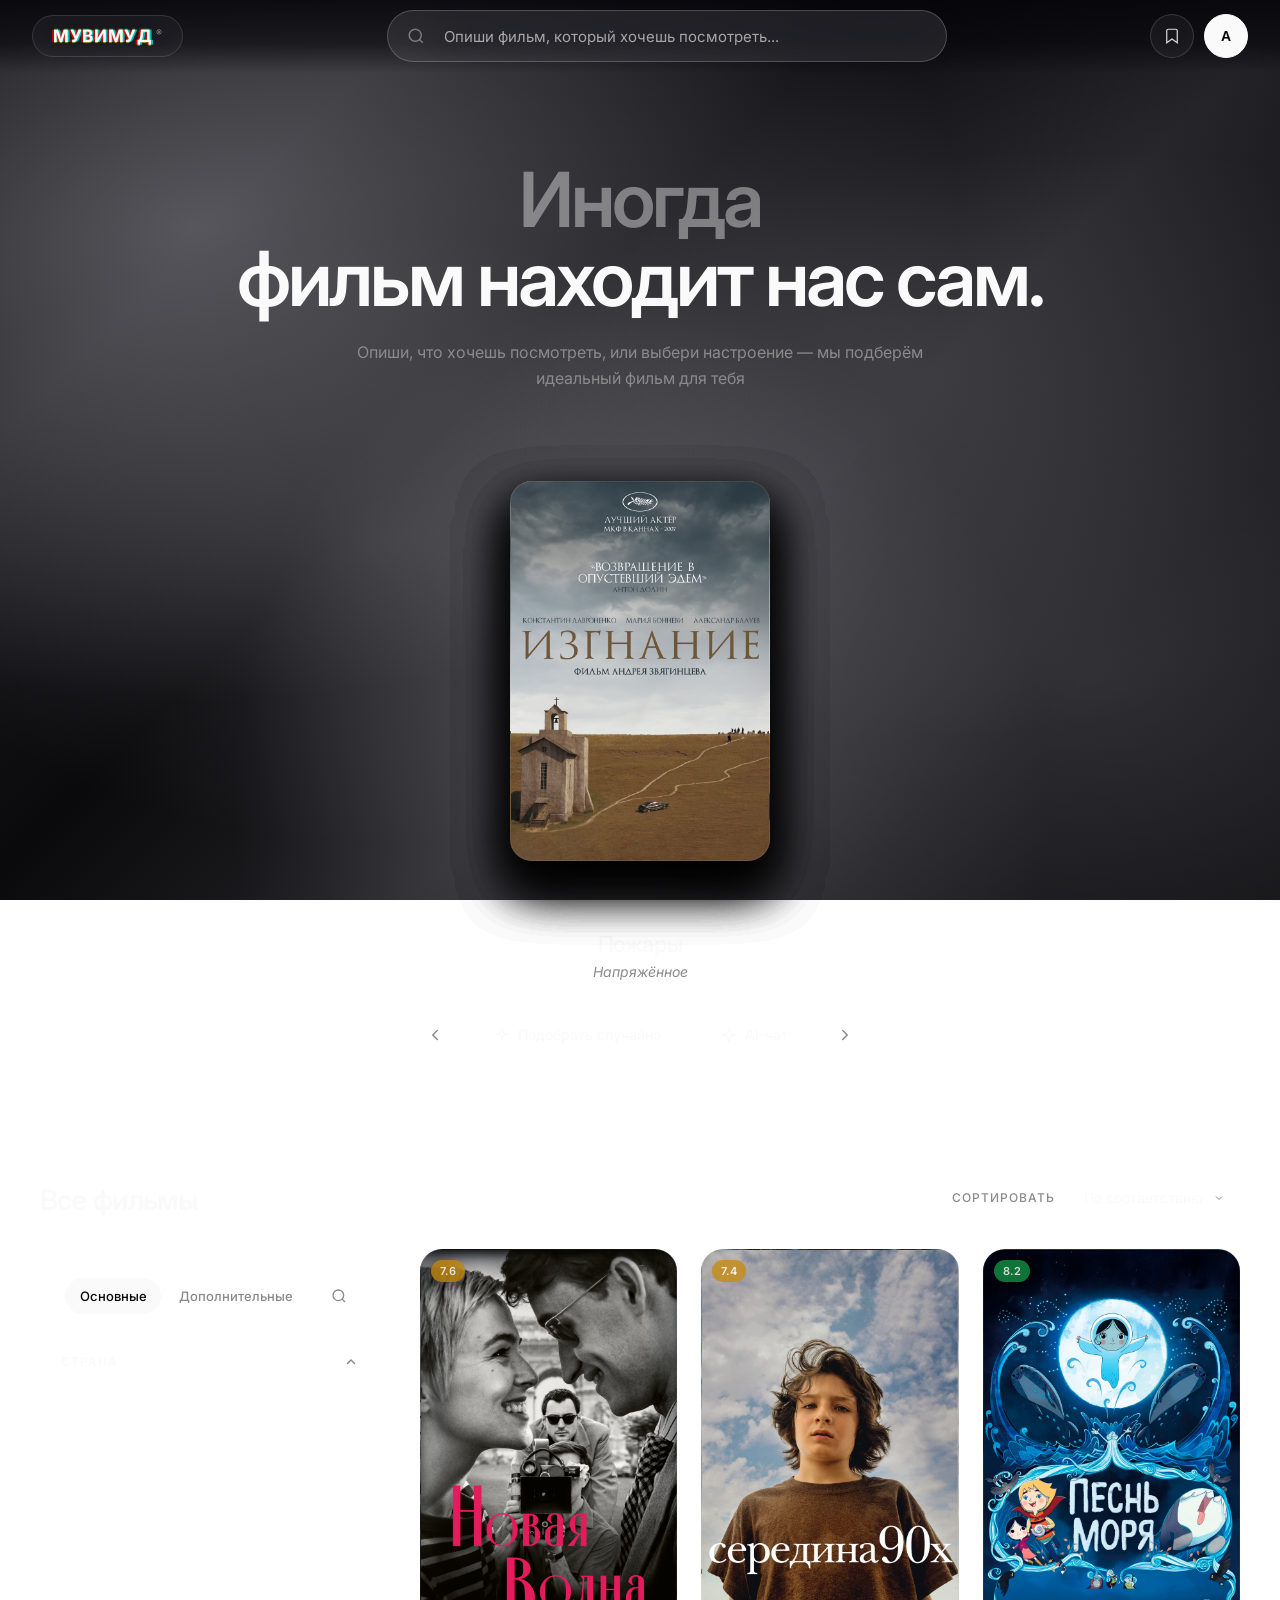
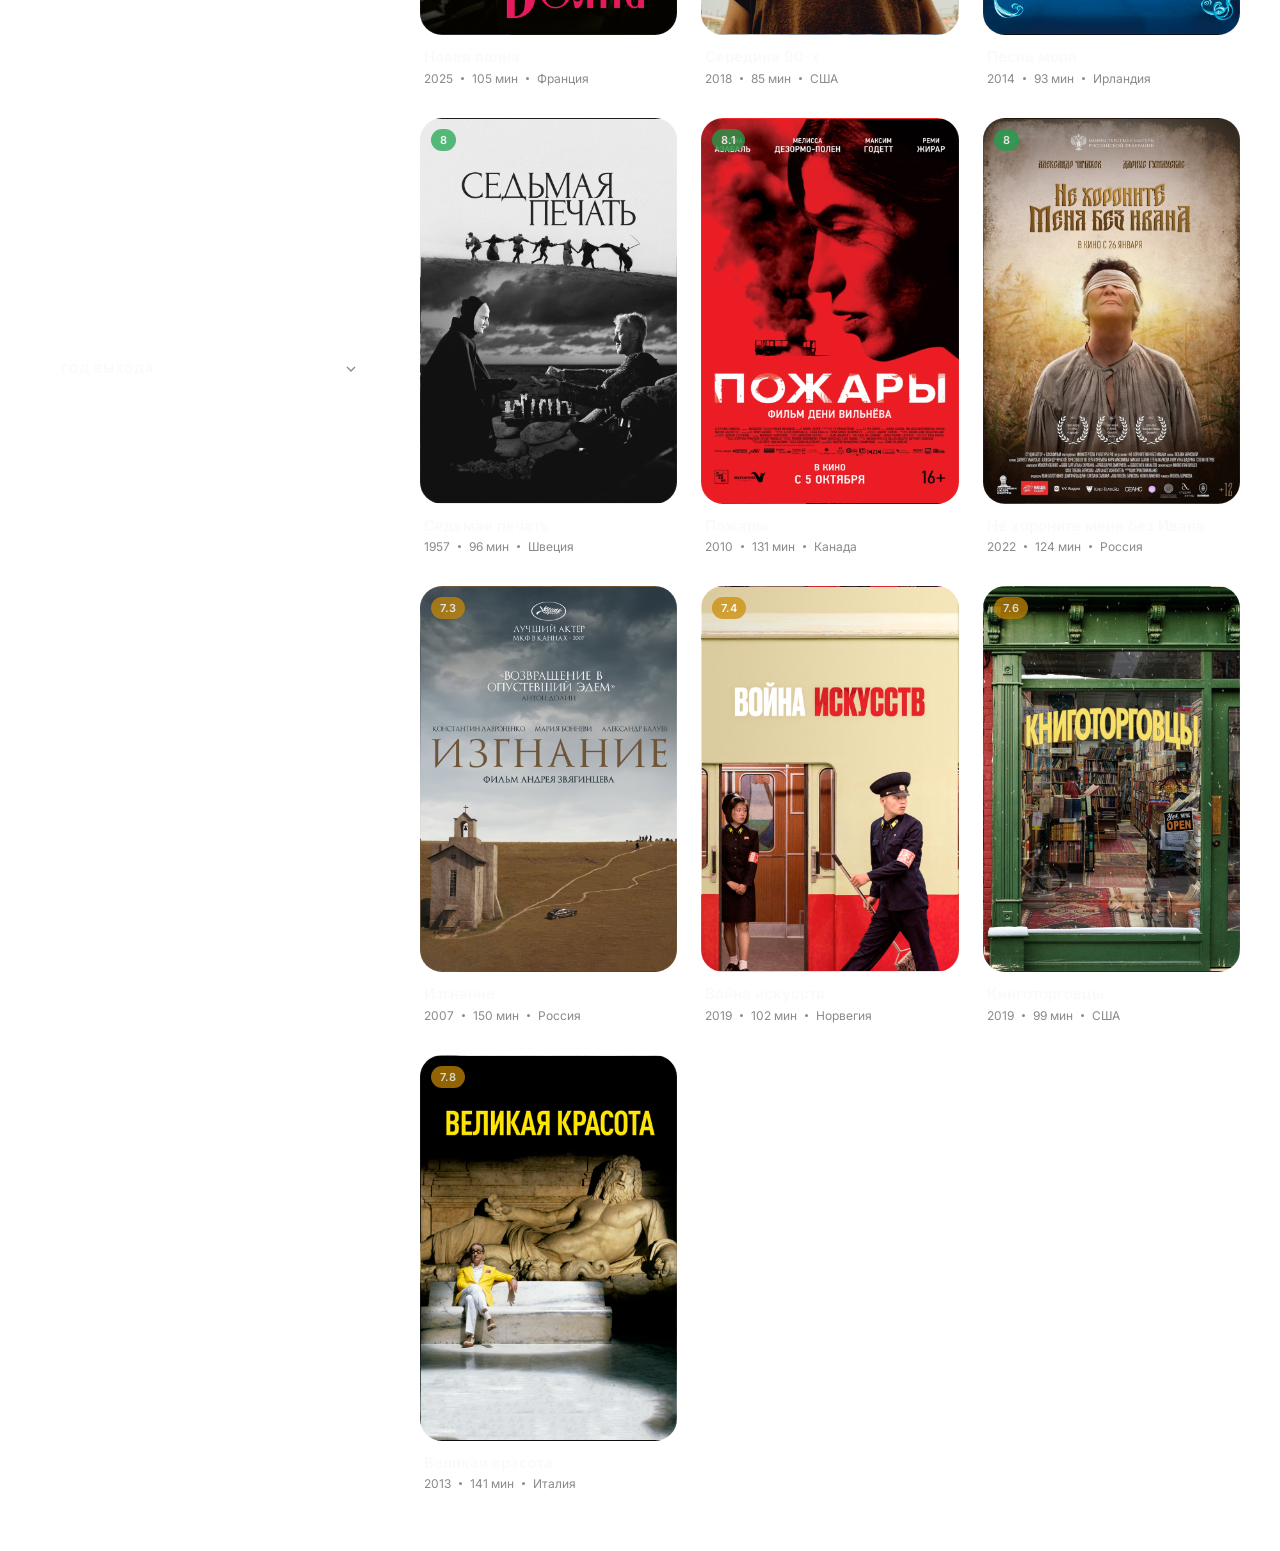
==== commit 290e0e77: "Update Index.html" ====
--- a/Index.html
+++ b/Index.html
@@ -1238,4 +1238,4 @@
     loadMovies();
   </script>
 </body>
-</html>+</html>
